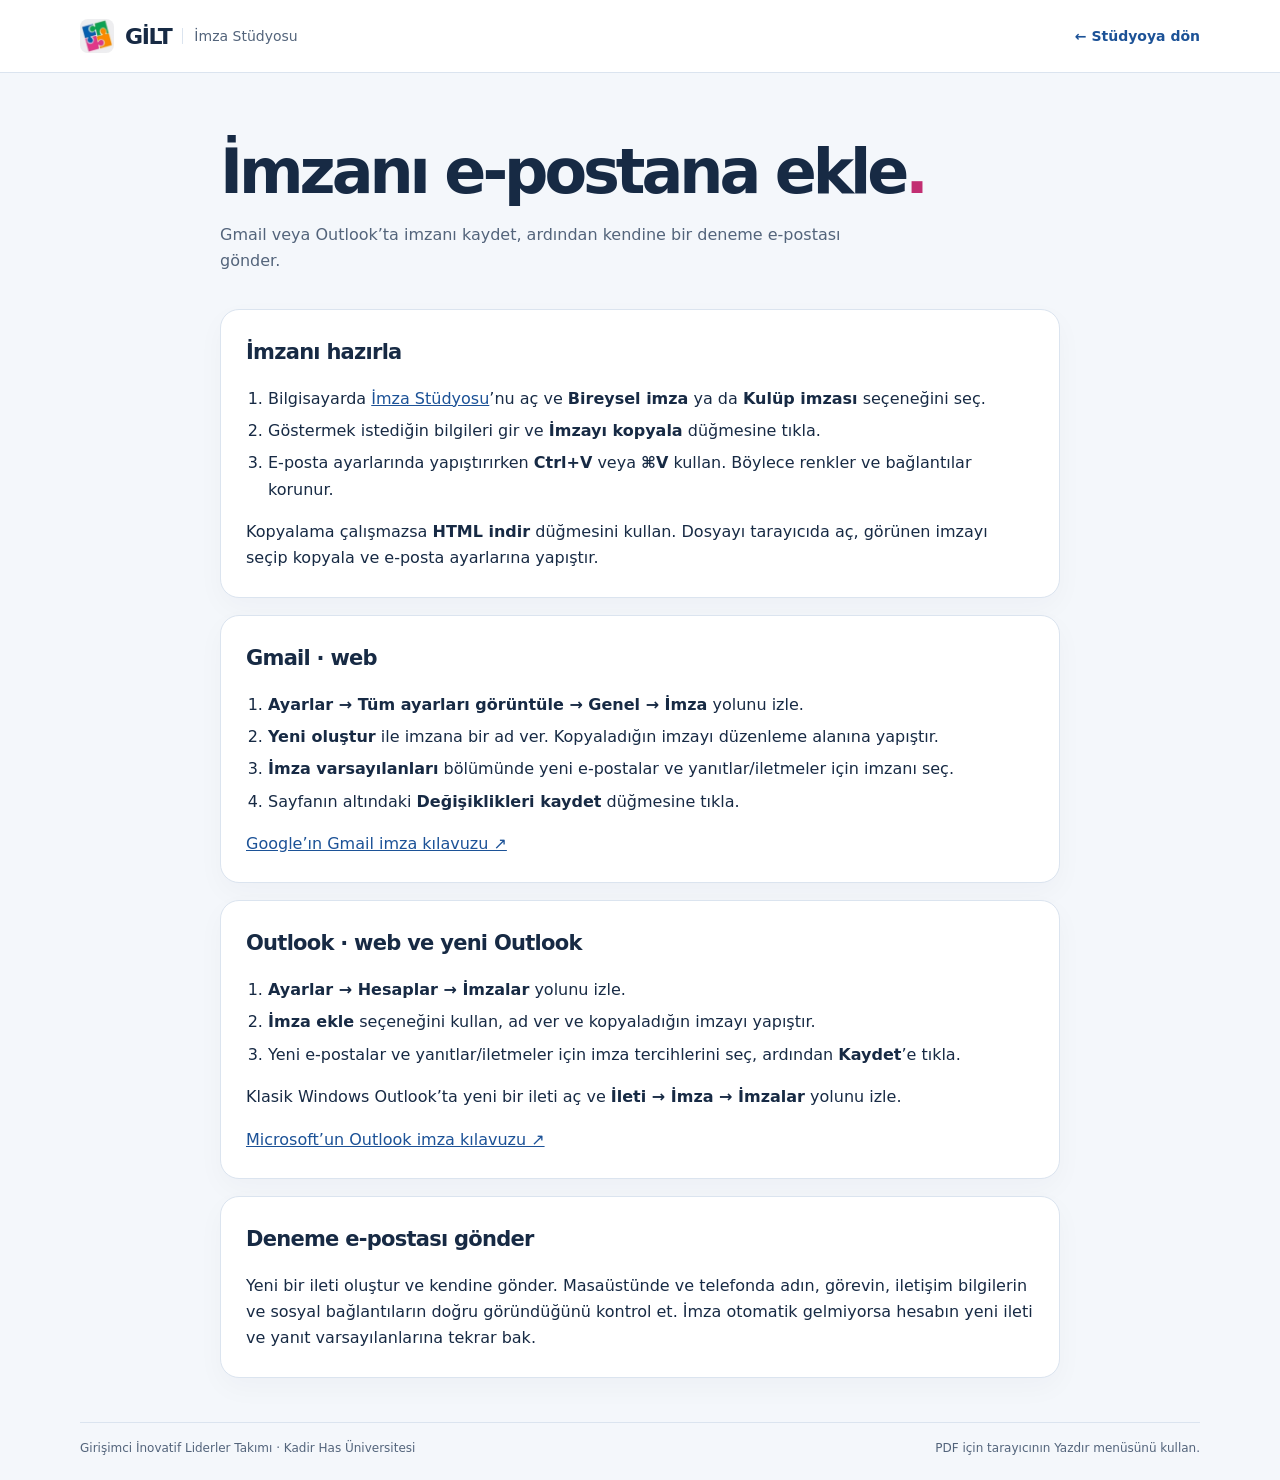
==== kilavuz.html @ d1d57577 "Build GİLT signature studio and setup guide" ====
<!doctype html>
<html lang="tr">
<head>
  <meta charset="utf-8">
  <meta name="viewport" content="width=device-width, initial-scale=1">
  <title>E-posta imzası kurulum kılavuzu · GİLT</title>
  <link rel="icon" href="assets/gilt-mark.png">
  <link rel="stylesheet" href="style.css">
</head>
<body>
  <header class="topbar"><div class="shell topbar-inner">
    <a class="brand" href="./"><img src="assets/gilt-mark.png" alt="" width="34" height="34"><strong>GİLT</strong><span>İmza Stüdyosu</span></a>
    <a class="guide-link" href="./">← Stüdyoya dön</a>
  </div></header>
  <main class="shell guide">
    <section class="intro"><h1>İmzanı e-postana ekle<span>.</span></h1><p>Gmail veya Outlook’ta imzanı kaydet, ardından kendine bir deneme e-postası gönder.</p></section>
    <section class="panel">
      <h2>İmzanı hazırla</h2>
      <ol>
        <li>Bilgisayarda <a href="./">İmza Stüdyosu</a>’nu aç ve <strong>Bireysel imza</strong> ya da <strong>Kulüp imzası</strong> seçeneğini seç.</li>
        <li>Göstermek istediğin bilgileri gir ve <strong>İmzayı kopyala</strong> düğmesine tıkla.</li>
        <li>E-posta ayarlarında yapıştırırken <strong>Ctrl+V</strong> veya <strong>⌘V</strong> kullan. Böylece renkler ve bağlantılar korunur.</li>
      </ol>
      <p>Kopyalama çalışmazsa <strong>HTML indir</strong> düğmesini kullan. Dosyayı tarayıcıda aç, görünen imzayı seçip kopyala ve e-posta ayarlarına yapıştır.</p>
    </section>
    <section class="panel">
      <h2>Gmail · web</h2>
      <ol>
        <li><strong>Ayarlar → Tüm ayarları görüntüle → Genel → İmza</strong> yolunu izle.</li>
        <li><strong>Yeni oluştur</strong> ile imzana bir ad ver. Kopyaladığın imzayı düzenleme alanına yapıştır.</li>
        <li><strong>İmza varsayılanları</strong> bölümünde yeni e-postalar ve yanıtlar/iletmeler için imzanı seç.</li>
        <li>Sayfanın altındaki <strong>Değişiklikleri kaydet</strong> düğmesine tıkla.</li>
      </ol>
      <p><a href="https://support.google.com/mail/answer/8395?hl=tr">Google’ın Gmail imza kılavuzu ↗</a></p>
    </section>
    <section class="panel">
      <h2>Outlook · web ve yeni Outlook</h2>
      <ol>
        <li><strong>Ayarlar → Hesaplar → İmzalar</strong> yolunu izle.</li>
        <li><strong>İmza ekle</strong> seçeneğini kullan, ad ver ve kopyaladığın imzayı yapıştır.</li>
        <li>Yeni e-postalar ve yanıtlar/iletmeler için imza tercihlerini seç, ardından <strong>Kaydet</strong>’e tıkla.</li>
      </ol>
      <p>Klasik Windows Outlook’ta yeni bir ileti aç ve <strong>İleti → İmza → İmzalar</strong> yolunu izle.</p>
      <p><a href="https://support.microsoft.com/en-gb/outlook/mail/how-to-add-and-change-an-email-signature-in-outlook?nochrome=true">Microsoft’un Outlook imza kılavuzu ↗</a></p>
    </section>
    <section class="panel">
      <h2>Deneme e-postası gönder</h2>
      <p>Yeni bir ileti oluştur ve kendine gönder. Masaüstünde ve telefonda adın, görevin, iletişim bilgilerin ve sosyal bağlantıların doğru göründüğünü kontrol et. İmza otomatik gelmiyorsa hesabın yeni ileti ve yanıt varsayılanlarına tekrar bak.</p>
    </section>
  </main>
  <footer class="shell footer"><span>Girişimci İnovatif Liderler Takımı · Kadir Has Üniversitesi</span><span class="print">PDF için tarayıcının Yazdır menüsünü kullan.</span></footer>
</body>
</html>
---- style.css ----
:root {
  color-scheme: light;
  --ink: #172a44;
  --muted: #53647b;
  --line: #dbe4ef;
  --blue: #1c5297;
  --surface: #f4f7fb;
  font-family: "Inter", system-ui, -apple-system, sans-serif;
  color: var(--ink);
  background: var(--surface);
}
*, *::before, *::after { box-sizing: border-box; }
body { margin: 0; }
[hidden] { display: none !important; }
a { color: var(--blue); }
button, input { font: inherit; }
button { cursor: pointer; }
:focus-visible { outline: 3px solid #377bc3; outline-offset: 3px; }
.shell { width: min(1120px, calc(100% - 48px)); margin-inline: auto; }
.topbar { background: #fff; border-bottom: 1px solid var(--line); }
.topbar-inner { display: flex; align-items: center; justify-content: space-between; gap: 12px; min-height: 72px; }
.brand { display: inline-flex; gap: 11px; align-items: center; color: var(--ink); text-decoration: none; }
.brand img { border-radius: 8px; }
.brand strong { font-size: 22px; letter-spacing: -.06em; }
.brand span { border-left: 1px solid var(--line); padding-left: 11px; color: var(--muted); font-size: 14px; }
.guide-link { font-size: 14px; font-weight: 650; text-decoration: none; }
.guide-link:hover, .footer a:hover { text-decoration: underline; }
.intro { padding: 66px 0 34px; }
h1 { font-size: clamp(36px, 6vw, 62px); line-height: 1.05; letter-spacing: -.065em; margin: 0; }
h1 span { color: #c22e72; }
.intro p { color: var(--muted); margin: 18px 0 0; line-height: 1.65; max-width: 62ch; }
.workspace { display: grid; grid-template-columns: minmax(0, .82fr) minmax(0, 1.18fr); gap: 22px; align-items: start; }
.panel { border: 1px solid var(--line); background: #fff; border-radius: 19px; padding: 25px; box-shadow: 0 10px 28px #172a4408; min-width: 0; }
h2 { margin: 0; font-size: 21px; letter-spacing: -.035em; }
fieldset { border: 0; margin: 0; padding: 0; min-width: 0; }
.switch { display: grid; grid-template-columns: 1fr 1fr; gap: 4px; background: #eef3fa; padding: 4px; border-radius: 10px; margin: 20px 0; }
.switch label { position: relative; cursor: pointer; }
.switch input, .sr-only { position: absolute; width: 1px; height: 1px; overflow: hidden; clip-path: inset(50%); white-space: nowrap; }
.switch span { display: block; text-align: center; padding: 11px 5px; color: var(--muted); font-size: 13px; font-weight: 650; border-radius: 7px; }
.switch input:checked + span { color: var(--blue); background: #fff; box-shadow: 0 1px 4px #172a441c; }
.switch input:focus-visible + span { outline: 3px solid #377bc3; }
.fields { display: grid; gap: 15px; }
.fields label { font-size: 13px; font-weight: 650; }
.optional { color: var(--muted); font-size: 11px; font-weight: 450; float: right; }
.fields input { display: block; margin-top: 7px; width: 100%; min-height: 42px; border-radius: 8px; border: 1px solid #cbd8e7; padding: 10px 11px; color: var(--ink); background: #fff; font-size: 14px; }
.fields input::placeholder { color: #62748a; }
.privacy, #status { color: var(--muted); font-size: 13px; line-height: 1.5; margin: 16px 0 0; }
.preview-header { display: flex; justify-content: space-between; align-items: center; gap: 10px; }
.live { color: #175a46; font-size: 12px; font-weight: 650; }
.live i { display: inline-block; width: 7px; height: 7px; background: #168361; border-radius: 50%; margin-right: 4px; }
.canvas { margin: 20px 0; background-color: #edf2f9; background-image: radial-gradient(#c3d2e5 1px, transparent 1px); background-size: 16px 16px; padding: clamp(12px, 3vw, 30px); border-radius: 12px; min-height: 244px; display: grid; align-items: center; }
.mail { background: #fff; border-radius: 11px; box-shadow: 0 8px 20px #172a4415; border: 1px solid var(--line); min-width: 0; }
.mail-header { display: flex; align-items: center; gap: 5px; padding: 11px 15px; border-bottom: 1px solid var(--line); color: var(--muted); font-size: 11px; }
.mail-header span { background: #b8c8da; width: 6px; height: 6px; border-radius: 50%; }
.mail-header strong { margin-left: 6px; font-weight: 600; }
#preview { padding: clamp(12px, 3vw, 23px); }
.actions { display: flex; gap: 9px; flex-wrap: wrap; }
.actions button { min-height: 43px; padding: 10px 16px; border-radius: 8px; font-weight: 650; font-size: 14px; }
.primary { color: #fff; background: var(--ink); border: 1px solid var(--ink); }
.primary:hover { background: var(--blue); }
.secondary { background: #fff; border: 1px solid #cbd8e7; color: var(--ink); }
.secondary:hover { background: #eef3fa; }
.footer { display: flex; justify-content: space-between; gap: 10px; flex-wrap: wrap; color: var(--muted); font-size: 12px; border-top: 1px solid var(--line); margin-top: 44px; padding: 18px 0 25px; }
.footer a { text-decoration: none; }
.guide { max-width: 840px; }
.guide .panel { margin-bottom: 17px; line-height: 1.65; }
.guide ol { padding-left: 22px; }
.guide li + li { margin-top: 6px; }
.guide p:last-child { margin-bottom: 0; }
@media (max-width: 780px) {
  .workspace { grid-template-columns: 1fr; }
  .intro { padding-top: 44px; }
}
@media (max-width: 460px) {
  .shell { width: calc(100% - 28px); }
  .topbar-inner { min-height: 62px; }
  .brand span { display: none; }
  .panel { padding: 16px; }
}
@media print {
  .topbar, .footer, .print { display: none; }
  .shell { width: 100%; }
  .intro { padding: 0 0 20px; }
  .intro h1 { font-size: 30px; }
  .guide .panel { box-shadow: none; break-inside: avoid; }
}
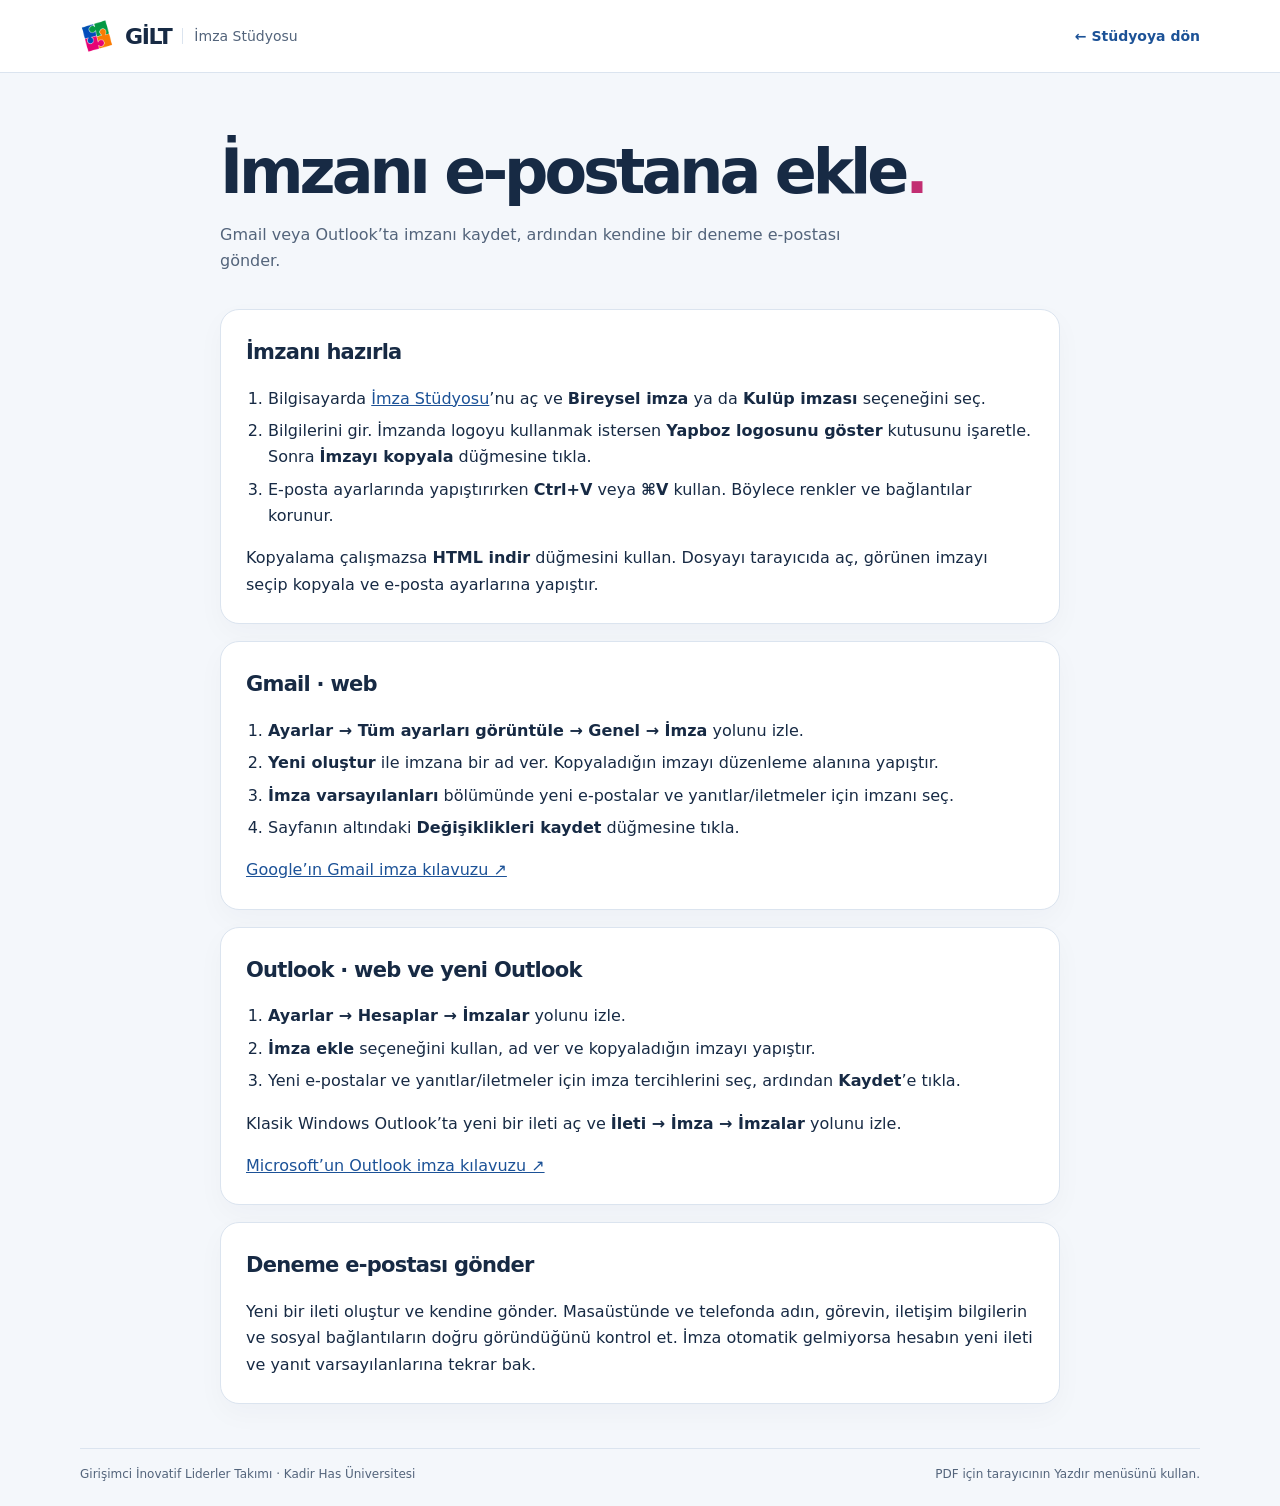
==== commit 321fb1f3: "Restore the original signature and offer a transparent puzzle logo" ====
--- a/kilavuz.html
+++ b/kilavuz.html
@@ -4,12 +4,12 @@
   <meta charset="utf-8">
   <meta name="viewport" content="width=device-width, initial-scale=1">
   <title>E-posta imzası kurulum kılavuzu · GİLT</title>
-  <link rel="icon" href="assets/gilt-mark.png">
-  <link rel="stylesheet" href="style.css">
+  <link rel="icon" href="assets/gilt-puzzle.png">
+  <link rel="stylesheet" href="style.css?v=2">
 </head>
 <body>
   <header class="topbar"><div class="shell topbar-inner">
-    <a class="brand" href="./"><img src="assets/gilt-mark.png" alt="" width="34" height="34"><strong>GİLT</strong><span>İmza Stüdyosu</span></a>
+    <a class="brand" href="./"><img src="assets/gilt-puzzle.png" alt="" width="34" height="34"><strong>GİLT</strong><span>İmza Stüdyosu</span></a>
     <a class="guide-link" href="./">← Stüdyoya dön</a>
   </div></header>
   <main class="shell guide">
@@ -18,7 +18,7 @@
       <h2>İmzanı hazırla</h2>
       <ol>
         <li>Bilgisayarda <a href="./">İmza Stüdyosu</a>’nu aç ve <strong>Bireysel imza</strong> ya da <strong>Kulüp imzası</strong> seçeneğini seç.</li>
-        <li>Göstermek istediğin bilgileri gir ve <strong>İmzayı kopyala</strong> düğmesine tıkla.</li>
+        <li>Bilgilerini gir. İmzanda logoyu kullanmak istersen <strong>Yapboz logosunu göster</strong> kutusunu işaretle. Sonra <strong>İmzayı kopyala</strong> düğmesine tıkla.</li>
         <li>E-posta ayarlarında yapıştırırken <strong>Ctrl+V</strong> veya <strong>⌘V</strong> kullan. Böylece renkler ve bağlantılar korunur.</li>
       </ol>
       <p>Kopyalama çalışmazsa <strong>HTML indir</strong> düğmesini kullan. Dosyayı tarayıcıda aç, görünen imzayı seçip kopyala ve e-posta ayarlarına yapıştır.</p>
--- a/style.css
+++ b/style.css
@@ -84,3 +84,23 @@
   .intro h1 { font-size: 30px; }
   .guide .panel { box-shadow: none; break-inside: avoid; }
 }
+
+.logo-option {
+  display: flex;
+  align-items: center;
+  gap: 8px;
+  width: fit-content;
+  min-height: 32px;
+  margin-top: 12px;
+  color: var(--ink);
+  font-size: 13px;
+  font-weight: 600;
+  cursor: pointer;
+}
+.logo-option input {
+  width: 16px;
+  height: 16px;
+  margin: 0;
+  accent-color: var(--blue);
+}
+.logo-option + .canvas { margin-top: 12px; }
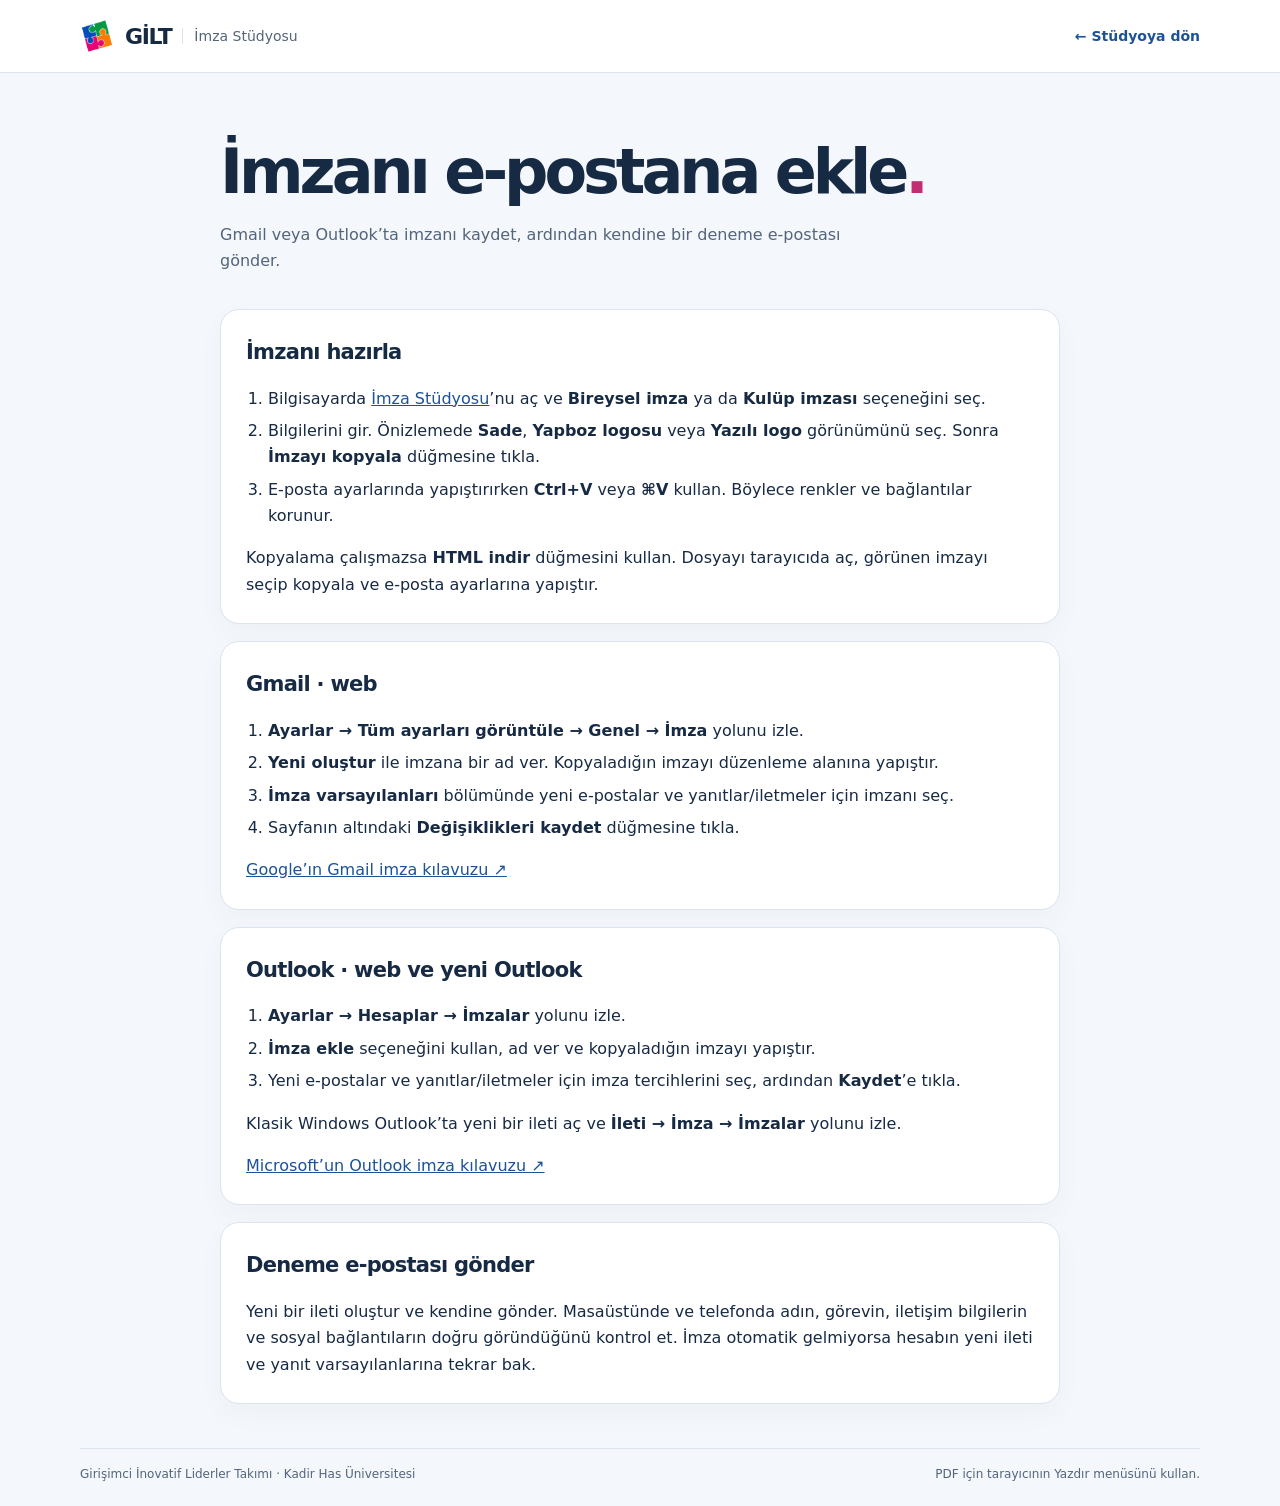
==== commit 71208b17: "Add the GİLT wordmark as a third signature style" ====
--- a/kilavuz.html
+++ b/kilavuz.html
@@ -5,7 +5,7 @@
   <meta name="viewport" content="width=device-width, initial-scale=1">
   <title>E-posta imzası kurulum kılavuzu · GİLT</title>
   <link rel="icon" href="assets/gilt-puzzle.png">
-  <link rel="stylesheet" href="style.css?v=2">
+  <link rel="stylesheet" href="style.css?v=3">
 </head>
 <body>
   <header class="topbar"><div class="shell topbar-inner">
@@ -18,7 +18,7 @@
       <h2>İmzanı hazırla</h2>
       <ol>
         <li>Bilgisayarda <a href="./">İmza Stüdyosu</a>’nu aç ve <strong>Bireysel imza</strong> ya da <strong>Kulüp imzası</strong> seçeneğini seç.</li>
-        <li>Bilgilerini gir. İmzanda logoyu kullanmak istersen <strong>Yapboz logosunu göster</strong> kutusunu işaretle. Sonra <strong>İmzayı kopyala</strong> düğmesine tıkla.</li>
+        <li>Bilgilerini gir. Önizlemede <strong>Sade</strong>, <strong>Yapboz logosu</strong> veya <strong>Yazılı logo</strong> görünümünü seç. Sonra <strong>İmzayı kopyala</strong> düğmesine tıkla.</li>
         <li>E-posta ayarlarında yapıştırırken <strong>Ctrl+V</strong> veya <strong>⌘V</strong> kullan. Böylece renkler ve bağlantılar korunur.</li>
       </ol>
       <p>Kopyalama çalışmazsa <strong>HTML indir</strong> düğmesini kullan. Dosyayı tarayıcıda aç, görünen imzayı seçip kopyala ve e-posta ayarlarına yapıştır.</p>
--- a/style.css
+++ b/style.css
@@ -85,22 +85,9 @@
   .guide .panel { box-shadow: none; break-inside: avoid; }
 }
 
-.logo-option {
-  display: flex;
-  align-items: center;
-  gap: 8px;
-  width: fit-content;
-  min-height: 32px;
-  margin-top: 12px;
-  color: var(--ink);
-  font-size: 13px;
-  font-weight: 600;
-  cursor: pointer;
+.switch.logo-options {
+  grid-template-columns: repeat(3, minmax(0, 1fr));
+  margin: 14px 0 0;
 }
-.logo-option input {
-  width: 16px;
-  height: 16px;
-  margin: 0;
-  accent-color: var(--blue);
-}
-.logo-option + .canvas { margin-top: 12px; }
+.logo-options + .canvas { margin-top: 12px; }
+#status:empty { margin: 0; }
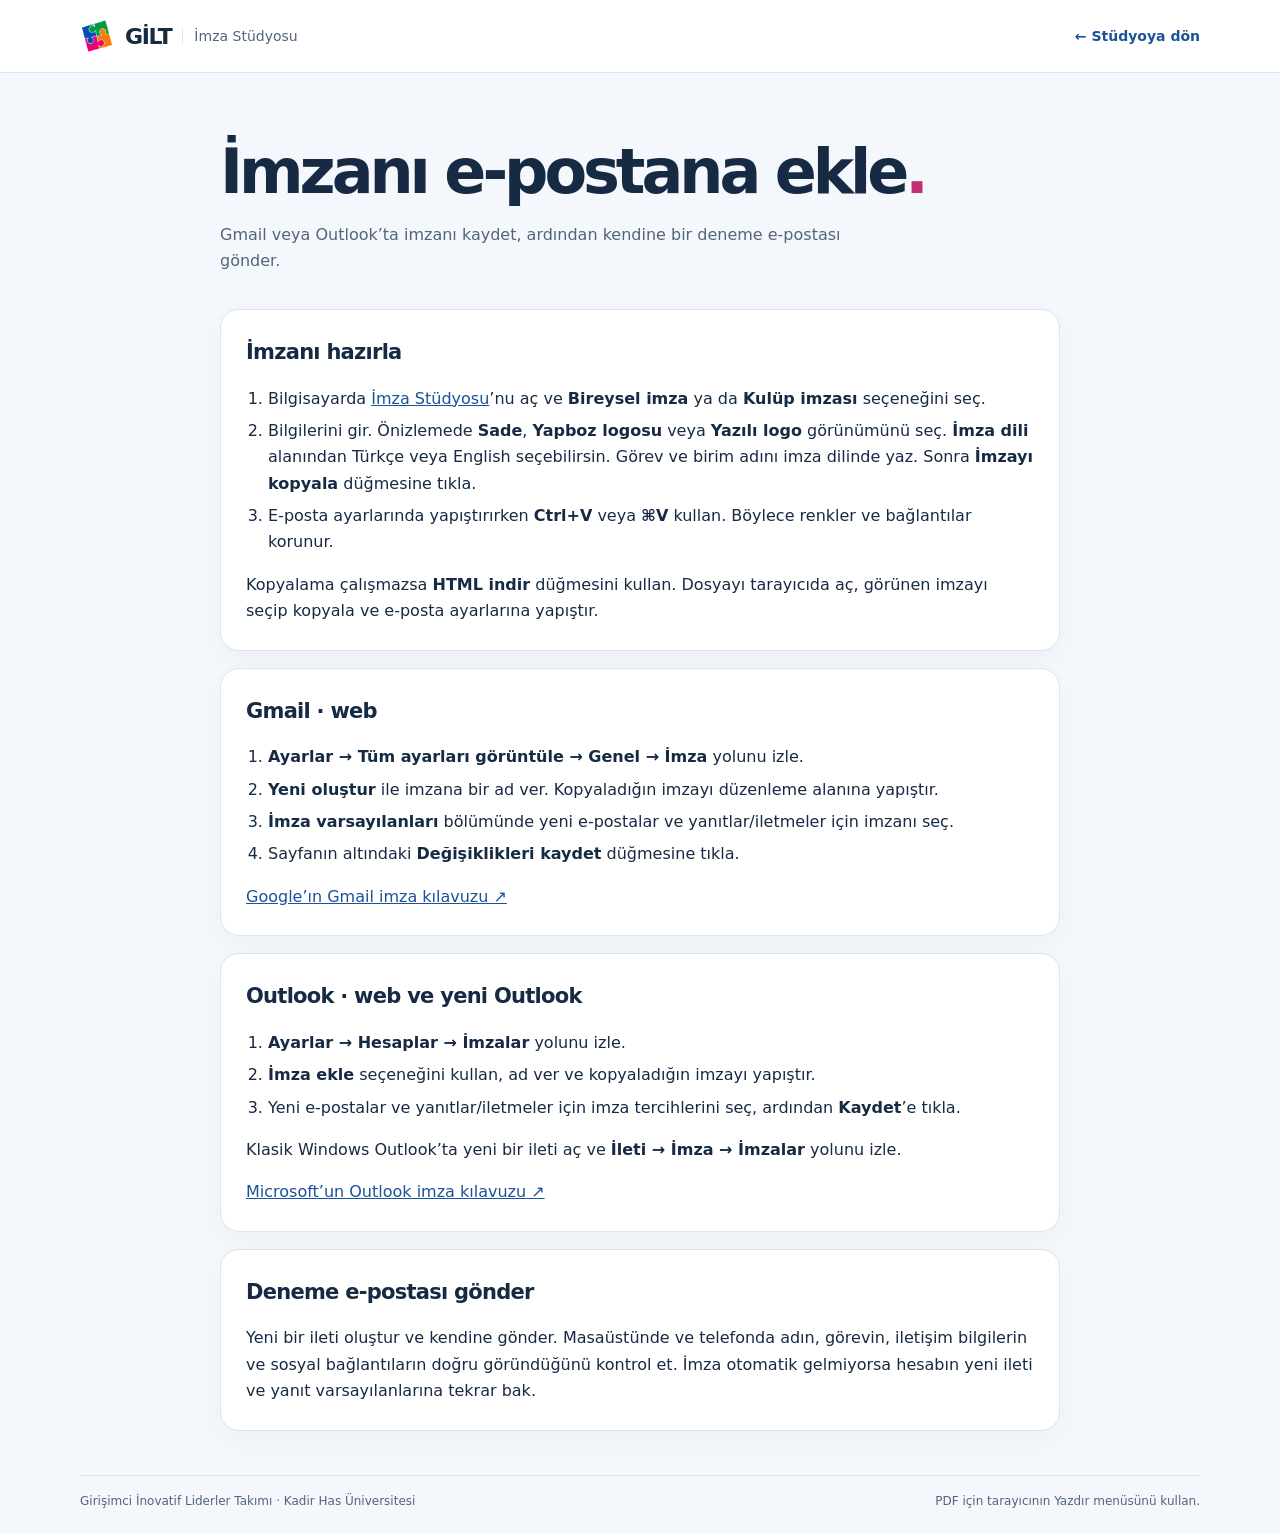
==== commit 7300fb16: "Center signature branding and add English signature variants" ====
--- a/kilavuz.html
+++ b/kilavuz.html
@@ -5,7 +5,7 @@
   <meta name="viewport" content="width=device-width, initial-scale=1">
   <title>E-posta imzası kurulum kılavuzu · GİLT</title>
   <link rel="icon" href="assets/gilt-puzzle.png">
-  <link rel="stylesheet" href="style.css?v=3">
+  <link rel="stylesheet" href="style.css?v=4">
 </head>
 <body>
   <header class="topbar"><div class="shell topbar-inner">
@@ -18,7 +18,7 @@
       <h2>İmzanı hazırla</h2>
       <ol>
         <li>Bilgisayarda <a href="./">İmza Stüdyosu</a>’nu aç ve <strong>Bireysel imza</strong> ya da <strong>Kulüp imzası</strong> seçeneğini seç.</li>
-        <li>Bilgilerini gir. Önizlemede <strong>Sade</strong>, <strong>Yapboz logosu</strong> veya <strong>Yazılı logo</strong> görünümünü seç. Sonra <strong>İmzayı kopyala</strong> düğmesine tıkla.</li>
+        <li>Bilgilerini gir. Önizlemede <strong>Sade</strong>, <strong>Yapboz logosu</strong> veya <strong>Yazılı logo</strong> görünümünü seç. <strong>İmza dili</strong> alanından Türkçe veya English seçebilirsin. Görev ve birim adını imza dilinde yaz. Sonra <strong>İmzayı kopyala</strong> düğmesine tıkla.</li>
         <li>E-posta ayarlarında yapıştırırken <strong>Ctrl+V</strong> veya <strong>⌘V</strong> kullan. Böylece renkler ve bağlantılar korunur.</li>
       </ol>
       <p>Kopyalama çalışmazsa <strong>HTML indir</strong> düğmesini kullan. Dosyayı tarayıcıda aç, görünen imzayı seçip kopyala ve e-posta ayarlarına yapıştır.</p>
--- a/style.css
+++ b/style.css
@@ -89,5 +89,23 @@
   grid-template-columns: repeat(3, minmax(0, 1fr));
   margin: 14px 0 0;
 }
-.logo-options + .canvas { margin-top: 12px; }
+.signature-language {
+  display: flex;
+  align-items: center;
+  justify-content: space-between;
+  gap: 12px;
+  margin-top: 12px;
+  font-size: 13px;
+  font-weight: 650;
+}
+.signature-language select {
+  font: inherit;
+  min-height: 36px;
+  padding: 5px 9px;
+  color: var(--ink);
+  background: #fff;
+  border: 1px solid var(--line);
+  border-radius: 8px;
+}
+.signature-language + .canvas { margin-top: 12px; }
 #status:empty { margin: 0; }
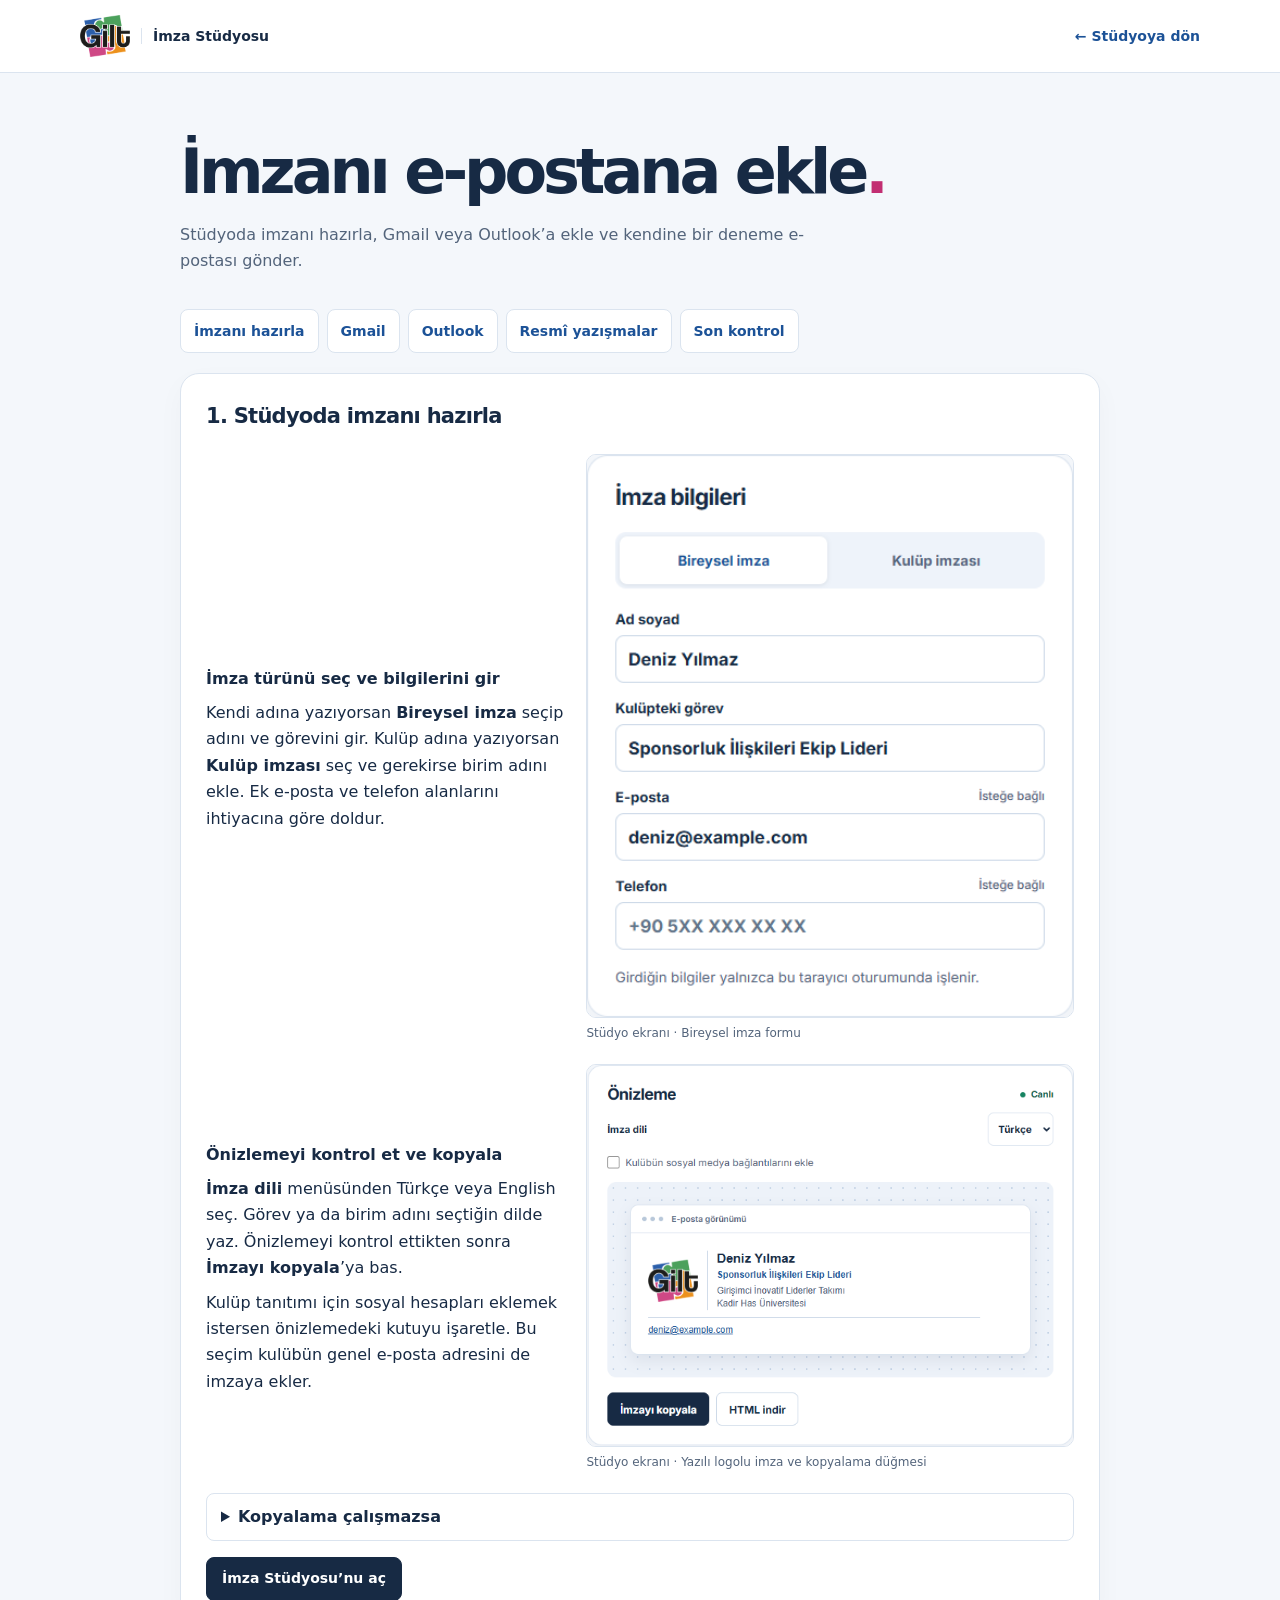
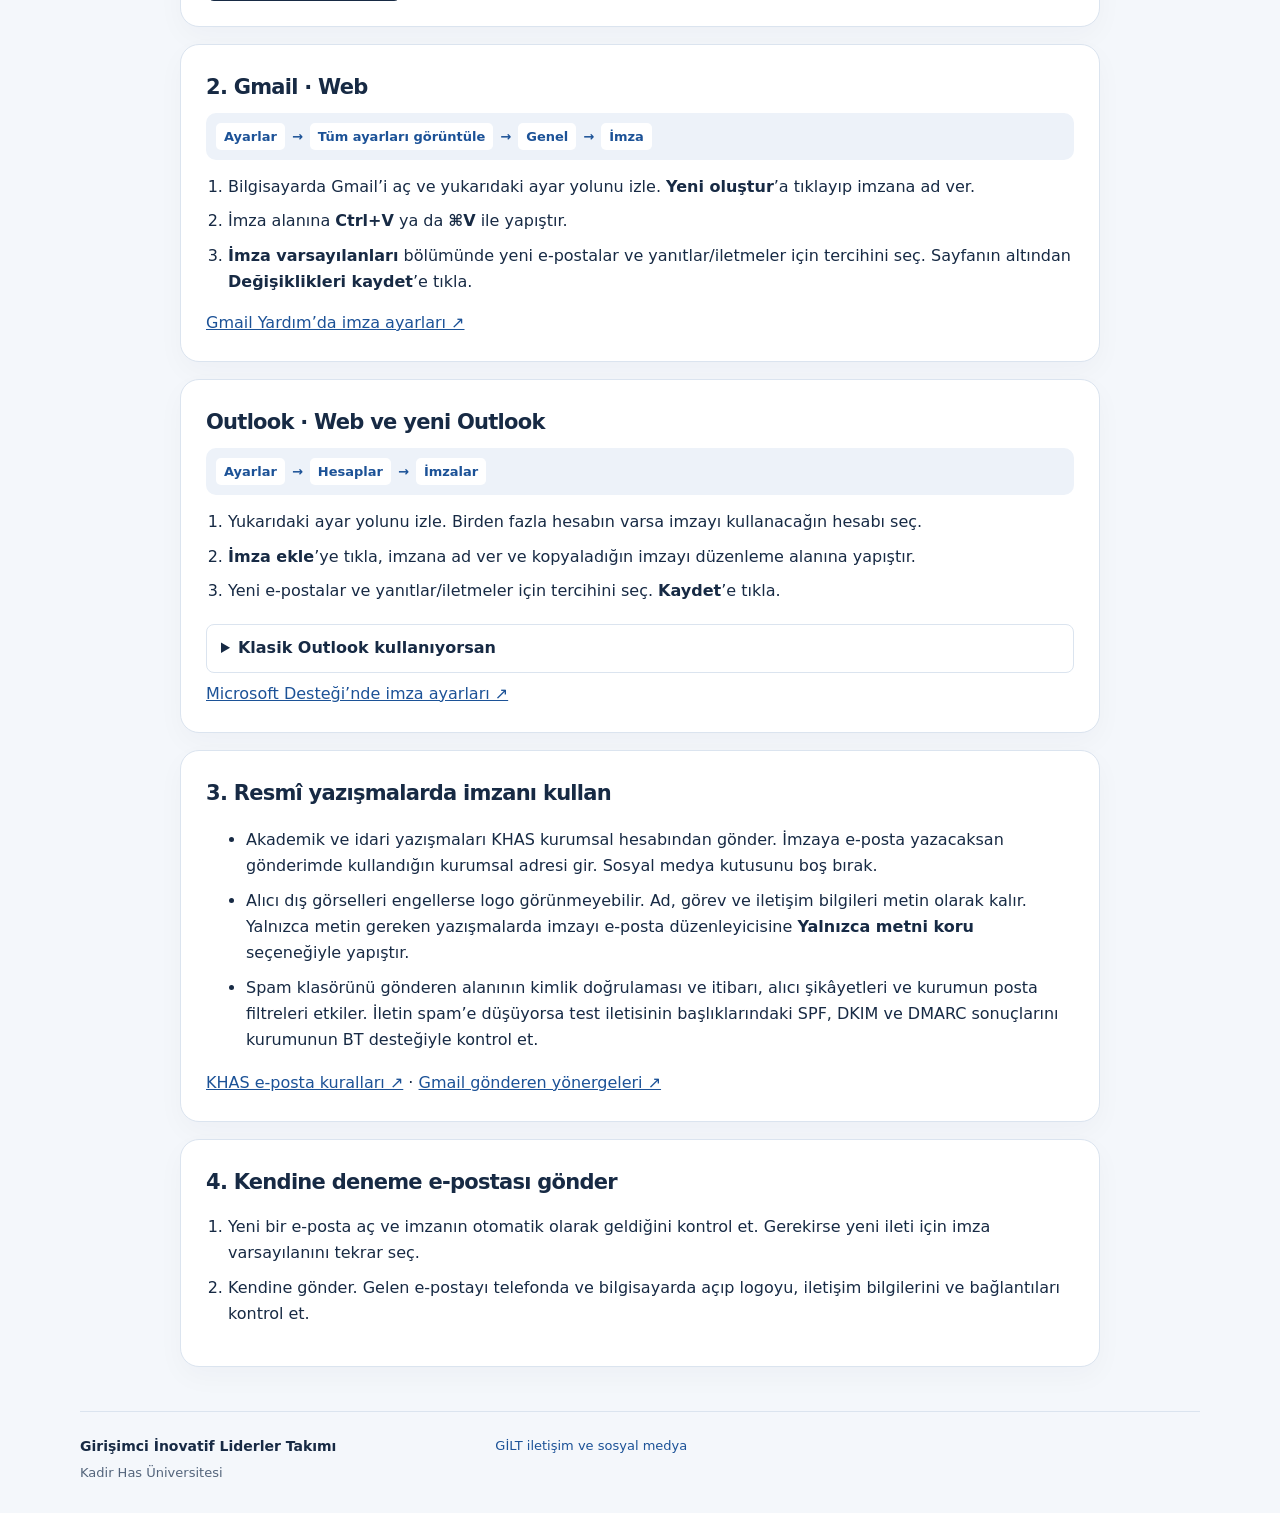
==== commit d0c0566c: "Update GILT signature studio and formal correspondence guide" ====
--- a/kilavuz.html
+++ b/kilavuz.html
@@ -3,51 +3,101 @@
 <head>
   <meta charset="utf-8">
   <meta name="viewport" content="width=device-width, initial-scale=1">
-  <title>E-posta imzası kurulum kılavuzu · GİLT</title>
-  <link rel="icon" href="assets/gilt-puzzle.png">
-  <link rel="stylesheet" href="style.css?v=4">
+  <meta name="description" content="GİLT imzanı oluşturmayı ve Gmail ya da Outlook’a eklemeyi ekran görüntüleriyle öğren.">
+  <title>E-posta imzası kullanım kılavuzu · GİLT</title>
+  <link rel="icon" href="assets/gilt-color-wordmark.png">
+  <link rel="stylesheet" href="style.css?v=7">
 </head>
 <body>
   <header class="topbar"><div class="shell topbar-inner">
-    <a class="brand" href="./"><img src="assets/gilt-puzzle.png" alt="" width="34" height="34"><strong>GİLT</strong><span>İmza Stüdyosu</span></a>
+    <a class="brand" href="./"><img src="assets/gilt-color-wordmark.png" alt="GİLT" width="50" height="43"><span>İmza Stüdyosu</span></a>
     <a class="guide-link" href="./">← Stüdyoya dön</a>
   </div></header>
   <main class="shell guide">
-    <section class="intro"><h1>İmzanı e-postana ekle<span>.</span></h1><p>Gmail veya Outlook’ta imzanı kaydet, ardından kendine bir deneme e-postası gönder.</p></section>
-    <section class="panel">
-      <h2>İmzanı hazırla</h2>
+    <section class="intro">
+      <h1>İmzanı e-postana ekle<span>.</span></h1>
+      <p>Stüdyoda imzanı hazırla, Gmail veya Outlook’a ekle ve kendine bir deneme e-postası gönder.</p>
+    </section>
+    <nav class="guide-nav" aria-label="Kılavuz bölümleri">
+      <a href="#hazirla">İmzanı hazırla</a>
+      <a href="#gmail">Gmail</a>
+      <a href="#outlook">Outlook</a>
+      <a href="#resmi">Resmî yazışmalar</a>
+      <a href="#kontrol">Son kontrol</a>
+    </nav>
+    <section class="panel" id="hazirla">
+      <h2>1. Stüdyoda imzanı hazırla</h2>
+      <div class="guide-step">
+        <div>
+          <h3>İmza türünü seç ve bilgilerini gir</h3>
+          <p>Kendi adına yazıyorsan <strong>Bireysel imza</strong> seçip adını ve görevini gir. Kulüp adına yazıyorsan <strong>Kulüp imzası</strong> seç ve gerekirse birim adını ekle. Ek e-posta ve telefon alanlarını ihtiyacına göre doldur.</p>
+        </div>
+        <figure>
+          <img src="assets/kilavuz-form.webp" alt="Stüdyoda Bireysel imza seçili. Ad soyad ve kulüpteki görev alanları örnek bilgilerle doldurulmuş." width="447" height="518">
+          <figcaption>Stüdyo ekranı · Bireysel imza formu</figcaption>
+        </figure>
+      </div>
+      <div class="guide-step">
+        <div>
+          <h3>Önizlemeyi kontrol et ve kopyala</h3>
+          <p><strong>İmza dili</strong> menüsünden Türkçe veya English seç. Görev ya da birim adını seçtiğin dilde yaz. Önizlemeyi kontrol ettikten sonra <strong>İmzayı kopyala</strong>’ya bas.</p>
+          <p>Kulüp tanıtımı için sosyal hesapları eklemek istersen önizlemedeki kutuyu işaretle. Bu seçim kulübün genel e-posta adresini de imzaya ekler.</p>
+        </div>
+        <figure>
+          <img src="assets/kilavuz-onizleme.webp" alt="GİLT yazılı logolu önizleme. Sosyal medya kutusu boş. İmzayı kopyala ve HTML indir düğmeleri altta." width="644" height="505">
+          <figcaption>Stüdyo ekranı · Yazılı logolu imza ve kopyalama düğmesi</figcaption>
+        </figure>
+      </div>
+      <details>
+        <summary>Kopyalama çalışmazsa</summary>
+        <p><strong>HTML indir</strong>’e bas. Dosyayı tarayıcıda aç ve görüntülenen imzayı seçip kopyala. Ardından e-posta ayarındaki imza alanına normal yapıştırma komutuyla ekle.</p>
+      </details>
+      <a class="primary studio-link" href="./">İmza Stüdyosu’nu aç</a>
+    </section>
+    <section class="panel" id="gmail">
+      <h2>2. Gmail · Web</h2>
+      <p class="settings-path"><span>Ayarlar</span><span aria-hidden="true">→</span><span>Tüm ayarları görüntüle</span><span aria-hidden="true">→</span><span>Genel</span><span aria-hidden="true">→</span><span>İmza</span></p>
       <ol>
-        <li>Bilgisayarda <a href="./">İmza Stüdyosu</a>’nu aç ve <strong>Bireysel imza</strong> ya da <strong>Kulüp imzası</strong> seçeneğini seç.</li>
-        <li>Bilgilerini gir. Önizlemede <strong>Sade</strong>, <strong>Yapboz logosu</strong> veya <strong>Yazılı logo</strong> görünümünü seç. <strong>İmza dili</strong> alanından Türkçe veya English seçebilirsin. Görev ve birim adını imza dilinde yaz. Sonra <strong>İmzayı kopyala</strong> düğmesine tıkla.</li>
-        <li>E-posta ayarlarında yapıştırırken <strong>Ctrl+V</strong> veya <strong>⌘V</strong> kullan. Böylece renkler ve bağlantılar korunur.</li>
+        <li>Bilgisayarda Gmail’i aç ve yukarıdaki ayar yolunu izle. <strong>Yeni oluştur</strong>’a tıklayıp imzana ad ver.</li>
+        <li>İmza alanına <strong>Ctrl+V</strong> ya da <strong>⌘V</strong> ile yapıştır.</li>
+        <li><strong>İmza varsayılanları</strong> bölümünde yeni e-postalar ve yanıtlar/iletmeler için tercihini seç. Sayfanın altından <strong>Değişiklikleri kaydet</strong>’e tıkla.</li>
       </ol>
-      <p>Kopyalama çalışmazsa <strong>HTML indir</strong> düğmesini kullan. Dosyayı tarayıcıda aç, görünen imzayı seçip kopyala ve e-posta ayarlarına yapıştır.</p>
+      <p><a href="https://support.google.com/mail/answer/8395?hl=tr">Gmail Yardım’da imza ayarları ↗</a></p>
     </section>
-    <section class="panel">
-      <h2>Gmail · web</h2>
+    <section class="panel" id="outlook">
+      <h2>Outlook · Web ve yeni Outlook</h2>
+      <p class="settings-path"><span>Ayarlar</span><span aria-hidden="true">→</span><span>Hesaplar</span><span aria-hidden="true">→</span><span>İmzalar</span></p>
       <ol>
-        <li><strong>Ayarlar → Tüm ayarları görüntüle → Genel → İmza</strong> yolunu izle.</li>
-        <li><strong>Yeni oluştur</strong> ile imzana bir ad ver. Kopyaladığın imzayı düzenleme alanına yapıştır.</li>
-        <li><strong>İmza varsayılanları</strong> bölümünde yeni e-postalar ve yanıtlar/iletmeler için imzanı seç.</li>
-        <li>Sayfanın altındaki <strong>Değişiklikleri kaydet</strong> düğmesine tıkla.</li>
+        <li>Yukarıdaki ayar yolunu izle. Birden fazla hesabın varsa imzayı kullanacağın hesabı seç.</li>
+        <li><strong>İmza ekle</strong>’ye tıkla, imzana ad ver ve kopyaladığın imzayı düzenleme alanına yapıştır.</li>
+        <li>Yeni e-postalar ve yanıtlar/iletmeler için tercihini seç. <strong>Kaydet</strong>’e tıkla.</li>
       </ol>
-      <p><a href="https://support.google.com/mail/answer/8395?hl=tr">Google’ın Gmail imza kılavuzu ↗</a></p>
+      <details>
+        <summary>Klasik Outlook kullanıyorsan</summary>
+        <p>Yeni bir ileti aç. <strong>İleti → İmza → İmzalar</strong> yoluyla imzanı oluştur. Yapıştırdıktan sonra varsayılanlarını ayarla ve <strong>Tamam</strong>’a tıkla.</p>
+      </details>
+      <p><a href="https://support.microsoft.com/en-gb/outlook/mail/how-to-add-and-change-an-email-signature-in-outlook?nochrome=true">Microsoft Desteği’nde imza ayarları ↗</a></p>
     </section>
-    <section class="panel">
-      <h2>Outlook · web ve yeni Outlook</h2>
+    <section class="panel" id="resmi">
+      <h2>3. Resmî yazışmalarda imzanı kullan</h2>
+      <ul>
+        <li>Akademik ve idari yazışmaları KHAS kurumsal hesabından gönder. İmzaya e-posta yazacaksan gönderimde kullandığın kurumsal adresi gir. Sosyal medya kutusunu boş bırak.</li>
+        <li>Alıcı dış görselleri engellerse logo görünmeyebilir. Ad, görev ve iletişim bilgileri metin olarak kalır. Yalnızca metin gereken yazışmalarda imzayı e-posta düzenleyicisine <strong>Yalnızca metni koru</strong> seçeneğiyle yapıştır.</li>
+        <li>Spam klasörünü gönderen alanının kimlik doğrulaması ve itibarı, alıcı şikâyetleri ve kurumun posta filtreleri etkiler. İletin spam’e düşüyorsa test iletisinin başlıklarındaki SPF, DKIM ve DMARC sonuçlarını kurumunun BT desteğiyle kontrol et.</li>
+      </ul>
+      <p><a href="https://www.khas.edu.tr/bt/e-posta-hizmeti/">KHAS e-posta kuralları ↗</a> · <a href="https://support.google.com/a/answer/81126?hl=tr">Gmail gönderen yönergeleri ↗</a></p>
+    </section>
+    <section class="panel" id="kontrol">
+      <h2>4. Kendine deneme e-postası gönder</h2>
       <ol>
-        <li><strong>Ayarlar → Hesaplar → İmzalar</strong> yolunu izle.</li>
-        <li><strong>İmza ekle</strong> seçeneğini kullan, ad ver ve kopyaladığın imzayı yapıştır.</li>
-        <li>Yeni e-postalar ve yanıtlar/iletmeler için imza tercihlerini seç, ardından <strong>Kaydet</strong>’e tıkla.</li>
+        <li>Yeni bir e-posta aç ve imzanın otomatik olarak geldiğini kontrol et. Gerekirse yeni ileti için imza varsayılanını tekrar seç.</li>
+        <li>Kendine gönder. Gelen e-postayı telefonda ve bilgisayarda açıp logoyu, iletişim bilgilerini ve bağlantıları kontrol et.</li>
       </ol>
-      <p>Klasik Windows Outlook’ta yeni bir ileti aç ve <strong>İleti → İmza → İmzalar</strong> yolunu izle.</p>
-      <p><a href="https://support.microsoft.com/en-gb/outlook/mail/how-to-add-and-change-an-email-signature-in-outlook?nochrome=true">Microsoft’un Outlook imza kılavuzu ↗</a></p>
-    </section>
-    <section class="panel">
-      <h2>Deneme e-postası gönder</h2>
-      <p>Yeni bir ileti oluştur ve kendine gönder. Masaüstünde ve telefonda adın, görevin, iletişim bilgilerin ve sosyal bağlantıların doğru göründüğünü kontrol et. İmza otomatik gelmiyorsa hesabın yeni ileti ve yanıt varsayılanlarına tekrar bak.</p>
     </section>
   </main>
-  <footer class="shell footer"><span>Girişimci İnovatif Liderler Takımı · Kadir Has Üniversitesi</span><span class="print">PDF için tarayıcının Yazdır menüsünü kullan.</span></footer>
+  <footer class="shell footer">
+    <div class="footer-identity"><strong>Girişimci İnovatif Liderler Takımı</strong><span>Kadir Has Üniversitesi</span></div>
+    <a href="./#iletisim">GİLT iletişim ve sosyal medya</a>
+  </footer>
 </body>
 </html>
--- a/style.css
+++ b/style.css
@@ -13,17 +13,16 @@
 body { margin: 0; }
 [hidden] { display: none !important; }
 a { color: var(--blue); }
-button, input { font: inherit; }
+button, input, select { font: inherit; }
 button { cursor: pointer; }
 :focus-visible { outline: 3px solid #377bc3; outline-offset: 3px; }
 .shell { width: min(1120px, calc(100% - 48px)); margin-inline: auto; }
 .topbar { background: #fff; border-bottom: 1px solid var(--line); }
 .topbar-inner { display: flex; align-items: center; justify-content: space-between; gap: 12px; min-height: 72px; }
 .brand { display: inline-flex; gap: 11px; align-items: center; color: var(--ink); text-decoration: none; }
-.brand img { border-radius: 8px; }
-.brand strong { font-size: 22px; letter-spacing: -.06em; }
-.brand span { border-left: 1px solid var(--line); padding-left: 11px; color: var(--muted); font-size: 14px; }
-.guide-link { font-size: 14px; font-weight: 650; text-decoration: none; }
+.brand img { display: block; object-fit: contain; flex: none; }
+.brand span { border-left: 1px solid var(--line); padding-left: 11px; font-size: 14px; font-weight: 650; }
+.guide-link { display: inline-flex; align-items: center; min-height: 44px; font-size: 14px; font-weight: 650; text-decoration: none; }
 .guide-link:hover, .footer a:hover { text-decoration: underline; }
 .intro { padding: 66px 0 34px; }
 h1 { font-size: clamp(36px, 6vw, 62px); line-height: 1.05; letter-spacing: -.065em; margin: 0; }
@@ -36,13 +35,13 @@
 .switch { display: grid; grid-template-columns: 1fr 1fr; gap: 4px; background: #eef3fa; padding: 4px; border-radius: 10px; margin: 20px 0; }
 .switch label { position: relative; cursor: pointer; }
 .switch input, .sr-only { position: absolute; width: 1px; height: 1px; overflow: hidden; clip-path: inset(50%); white-space: nowrap; }
-.switch span { display: block; text-align: center; padding: 11px 5px; color: var(--muted); font-size: 13px; font-weight: 650; border-radius: 7px; }
+.switch span { display: grid; place-items: center; min-height: 44px; text-align: center; padding: 8px 5px; color: var(--muted); font-size: 13px; font-weight: 650; border-radius: 7px; }
 .switch input:checked + span { color: var(--blue); background: #fff; box-shadow: 0 1px 4px #172a441c; }
 .switch input:focus-visible + span { outline: 3px solid #377bc3; }
 .fields { display: grid; gap: 15px; }
 .fields label { font-size: 13px; font-weight: 650; }
 .optional { color: var(--muted); font-size: 11px; font-weight: 450; float: right; }
-.fields input { display: block; margin-top: 7px; width: 100%; min-height: 42px; border-radius: 8px; border: 1px solid #cbd8e7; padding: 10px 11px; color: var(--ink); background: #fff; font-size: 14px; }
+.fields input { display: block; margin-top: 7px; width: 100%; min-height: 44px; border-radius: 8px; border: 1px solid #cbd8e7; padding: 10px 11px; color: var(--ink); background: #fff; font-size: 16px; }
 .fields input::placeholder { color: #62748a; }
 .privacy, #status { color: var(--muted); font-size: 13px; line-height: 1.5; margin: 16px 0 0; }
 .preview-header { display: flex; justify-content: space-between; align-items: center; gap: 10px; }
@@ -55,40 +54,69 @@
 .mail-header strong { margin-left: 6px; font-weight: 600; }
 #preview { padding: clamp(12px, 3vw, 23px); }
 .actions { display: flex; gap: 9px; flex-wrap: wrap; }
-.actions button { min-height: 43px; padding: 10px 16px; border-radius: 8px; font-weight: 650; font-size: 14px; }
+.actions button { min-height: 44px; padding: 10px 16px; border-radius: 8px; font-weight: 650; font-size: 14px; }
 .primary { color: #fff; background: var(--ink); border: 1px solid var(--ink); }
 .primary:hover { background: var(--blue); }
 .secondary { background: #fff; border: 1px solid #cbd8e7; color: var(--ink); }
 .secondary:hover { background: #eef3fa; }
-.footer { display: flex; justify-content: space-between; gap: 10px; flex-wrap: wrap; color: var(--muted); font-size: 12px; border-top: 1px solid var(--line); margin-top: 44px; padding: 18px 0 25px; }
+.footer { display: grid; grid-template-columns: 1.15fr 1fr 1fr; gap: 24px; color: var(--muted); font-size: 13px; line-height: 1.55; border-top: 1px solid var(--line); margin-top: 44px; padding: 24px 0 30px; }
+.footer h2, .footer strong { display: block; margin-bottom: 5px; color: var(--ink); font-size: 14px; letter-spacing: 0; }
+.footer-identity span, .university-phone { display: block; }
+.university-phone { margin-top: 6px; }
+.university-phone a { display: inline-block; }
 .footer a { text-decoration: none; }
-.guide { max-width: 840px; }
-.guide .panel { margin-bottom: 17px; line-height: 1.65; }
-.guide ol { padding-left: 22px; }
-.guide li + li { margin-top: 6px; }
+.social-links { display: flex; flex-wrap: wrap; gap: 3px 14px; margin: 0; padding: 0; list-style: none; }
+.social-links a { display: inline-block; padding: 5px 0; }
+.guide { max-width: 920px; }
+.guide-nav { display: flex; flex-wrap: wrap; gap: 8px; margin-bottom: 20px; }
+.guide-nav a { display: inline-flex; align-items: center; min-height: 44px; padding: 7px 13px; border: 1px solid var(--line); border-radius: 8px; background: #fff; font-size: 14px; font-weight: 650; text-decoration: none; }
+.guide-nav a:hover { background: #eef3fa; }
+.guide .panel { margin-bottom: 17px; line-height: 1.65; scroll-margin-top: 16px; }
+.guide-step { display: grid; grid-template-columns: minmax(0, .85fr) minmax(0, 1.15fr); gap: 20px; align-items: center; margin-top: 20px; }
+.guide h3 { margin: 0; font-size: 16px; }
+.guide p { margin: 8px 0 0; }
+.guide .intro p { margin-top: 18px; }
+.guide ol { padding-left: 22px; margin: 14px 0; }
+.guide li + li { margin-top: 8px; }
+.guide figure { margin: 0; min-width: 0; }
+.guide figure img { display: block; width: 100%; height: auto; border: 1px solid var(--line); border-radius: 10px; }
+.guide figcaption { margin-top: 6px; color: var(--muted); font-size: 12px; }
+.settings-path { display: flex; flex-wrap: wrap; gap: 7px; align-items: center; margin: 14px 0; padding: 10px; border-radius: 10px; background: #edf2f9; color: var(--blue); font-size: 13px; font-weight: 650; }
+.settings-path span:not([aria-hidden]) { padding: 3px 8px; border-radius: 5px; background: #fff; }
+.guide details { margin-top: 20px; padding: 10px 14px; border: 1px solid var(--line); border-radius: 8px; }
+.guide details summary { cursor: pointer; font-weight: 650; }
+.guide .studio-link { display: inline-flex; align-items: center; padding: 7px 15px; min-height: 44px; margin-top: 16px; border-radius: 8px; font-size: 14px; font-weight: 650; text-decoration: none; }
 .guide p:last-child { margin-bottom: 0; }
-@media (max-width: 780px) {
+@media (max-width: 840px) {
   .workspace { grid-template-columns: 1fr; }
   .intro { padding-top: 44px; }
+  .footer { grid-template-columns: 1fr 1fr; }
+  .footer-identity { grid-column: 1 / -1; }
+}
+@media (max-width: 600px) {
+  .guide-step, .footer { grid-template-columns: 1fr; }
 }
 @media (max-width: 460px) {
   .shell { width: calc(100% - 28px); }
   .topbar-inner { min-height: 62px; }
-  .brand span { display: none; }
+  .brand { gap: 8px; }
+  .brand img { width: 42px; height: auto; }
+  .brand span { padding-left: 8px; font-size: 13px; }
+  .guide-link { font-size: 13px; }
   .panel { padding: 16px; }
+  .result .canvas { padding: 8px; }
+  #preview { padding: 11px; }
+  .actions { display: grid; }
 }
 @media print {
-  .topbar, .footer, .print { display: none; }
+  .topbar, .footer, .guide-nav, .studio-link { display: none !important; }
   .shell { width: 100%; }
   .intro { padding: 0 0 20px; }
   .intro h1 { font-size: 30px; }
-  .guide .panel { box-shadow: none; break-inside: avoid; }
+  .guide .panel { box-shadow: none; }
+  .guide-step, .settings-path { break-inside: avoid; }
 }
 
-.switch.logo-options {
-  grid-template-columns: repeat(3, minmax(0, 1fr));
-  margin: 14px 0 0;
-}
 .signature-language {
   display: flex;
   align-items: center;
@@ -100,12 +128,14 @@
 }
 .signature-language select {
   font: inherit;
-  min-height: 36px;
+  min-height: 44px;
   padding: 5px 9px;
   color: var(--ink);
   background: #fff;
   border: 1px solid var(--line);
   border-radius: 8px;
 }
-.signature-language + .canvas { margin-top: 12px; }
+.social-option { display: flex; align-items: center; gap: 8px; min-height: 44px; color: var(--muted); font-size: 13px; cursor: pointer; }
+.social-option input { width: 16px; height: 16px; margin: 0; accent-color: var(--blue); flex: none; }
+.social-option + .canvas { margin-top: 4px; }
 #status:empty { margin: 0; }
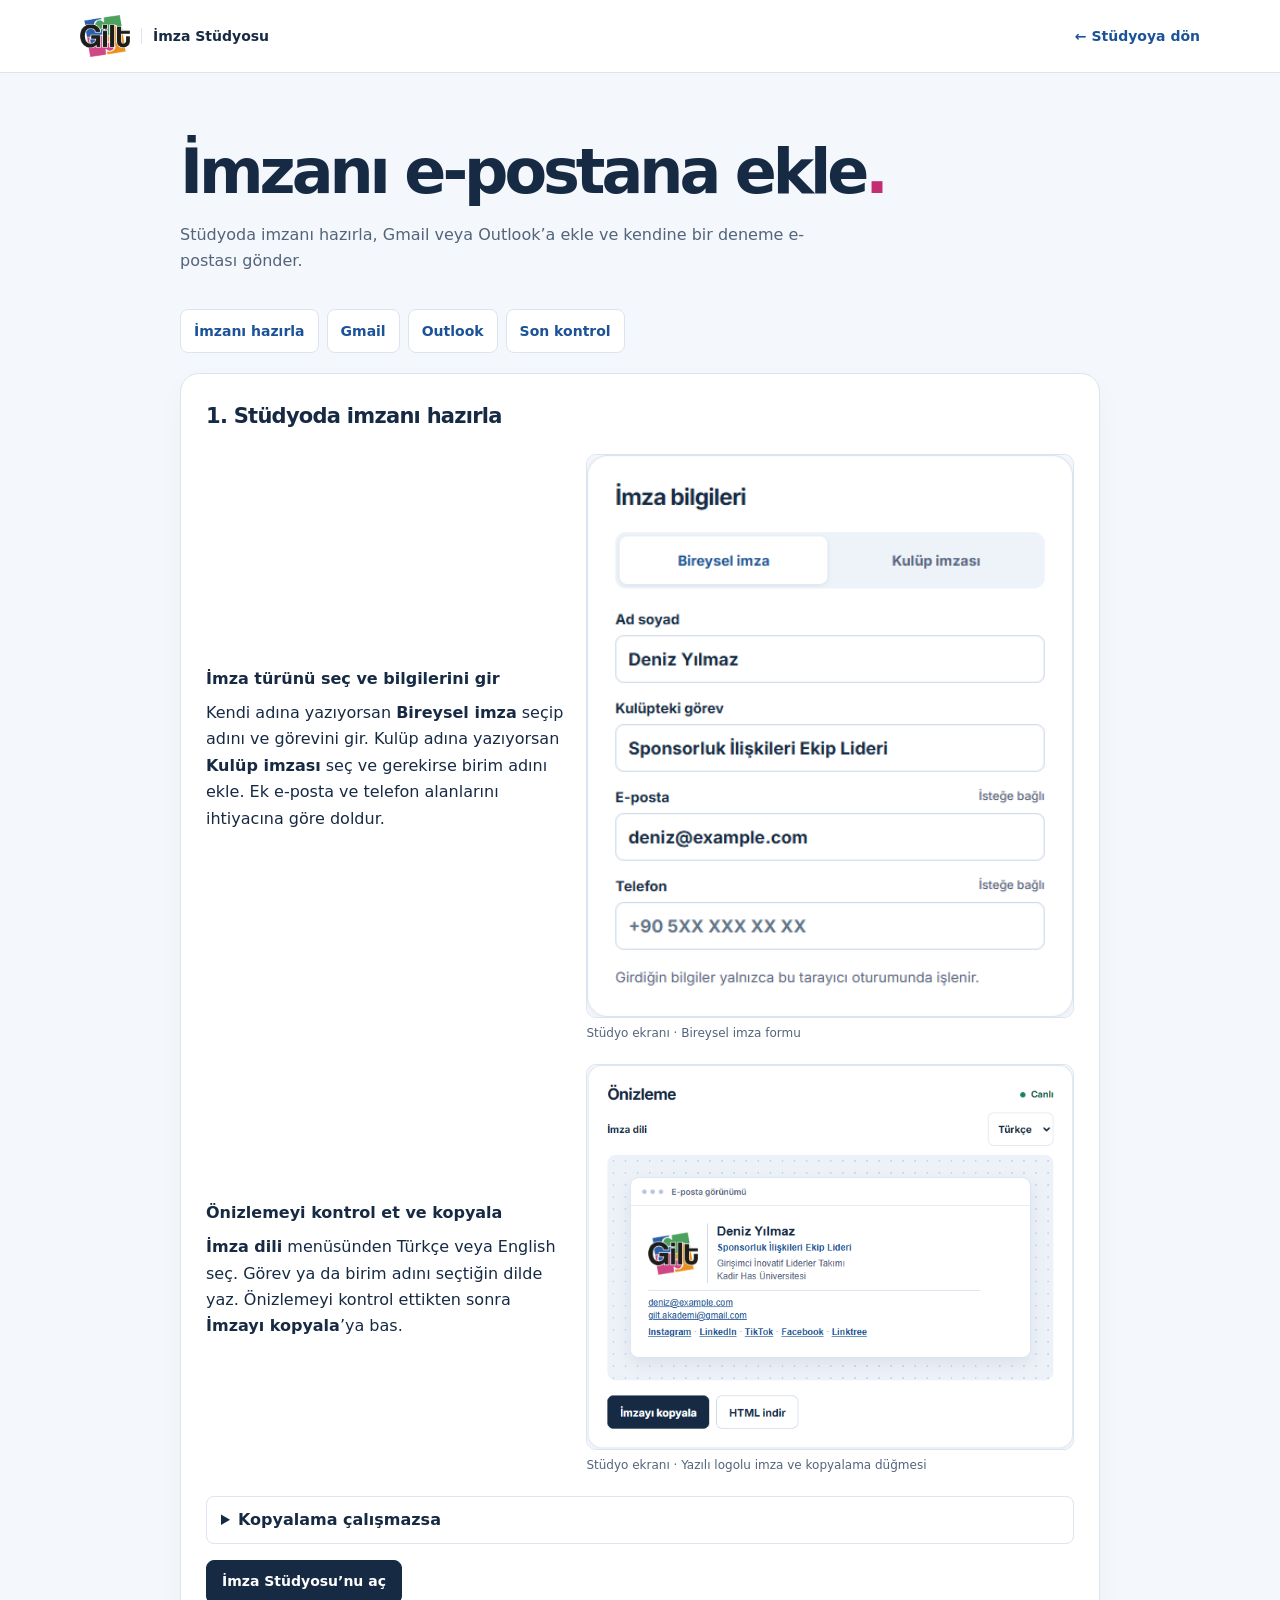
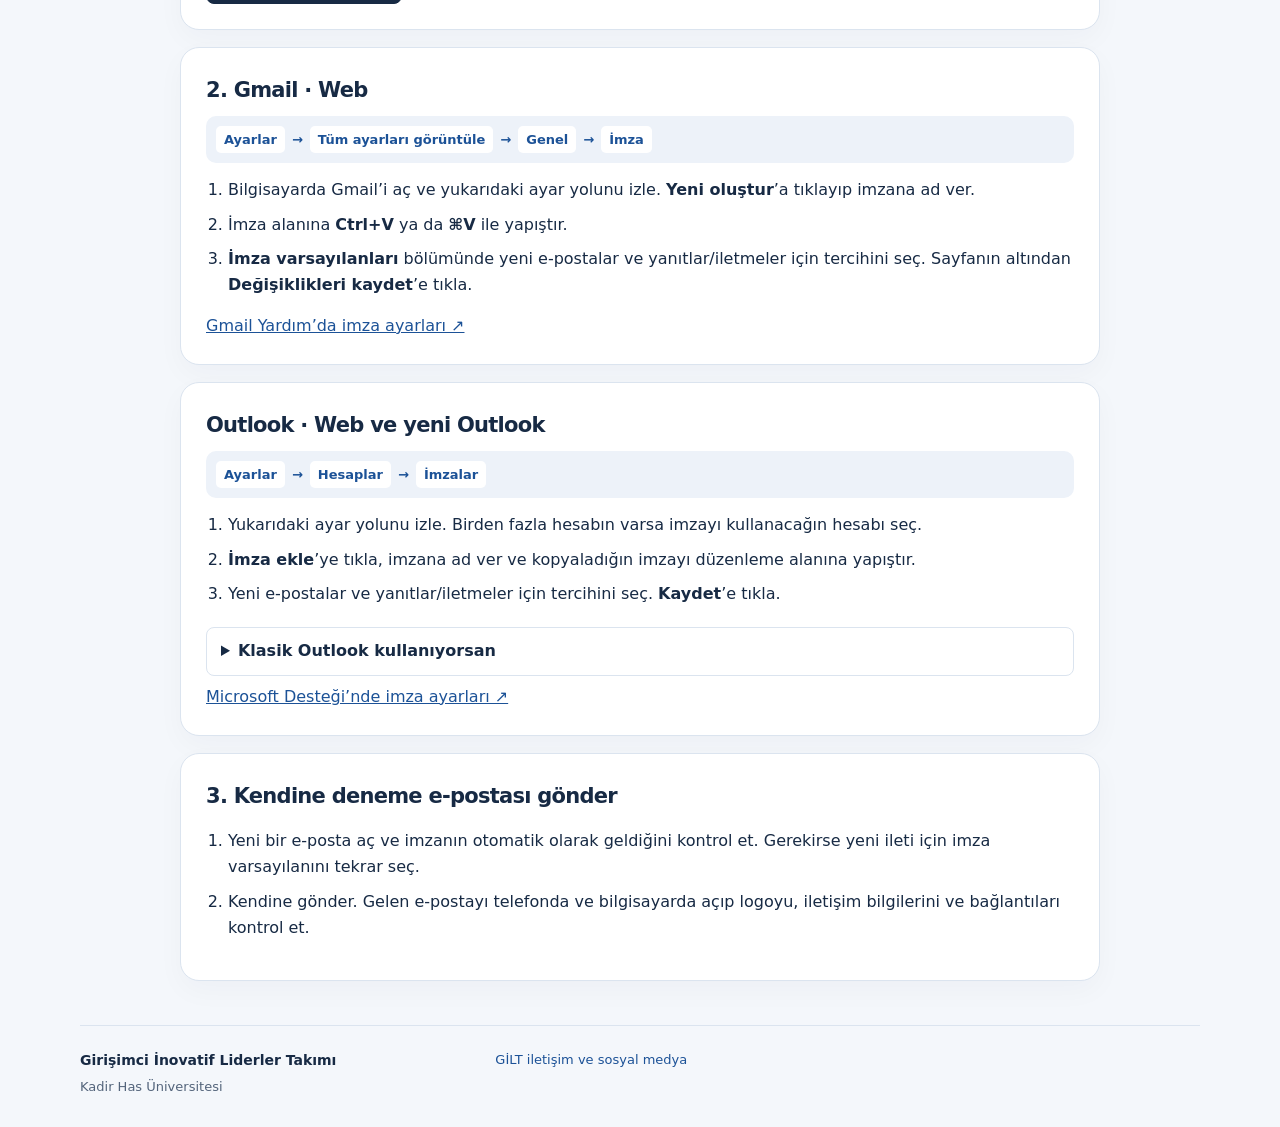
==== commit c3b2751e: "Restore default GILT signature with social links" ====
--- a/kilavuz.html
+++ b/kilavuz.html
@@ -6,7 +6,7 @@
   <meta name="description" content="GİLT imzanı oluşturmayı ve Gmail ya da Outlook’a eklemeyi ekran görüntüleriyle öğren.">
   <title>E-posta imzası kullanım kılavuzu · GİLT</title>
   <link rel="icon" href="assets/gilt-color-wordmark.png">
-  <link rel="stylesheet" href="style.css?v=7">
+  <link rel="stylesheet" href="style.css?v=8">
 </head>
 <body>
   <header class="topbar"><div class="shell topbar-inner">
@@ -22,7 +22,6 @@
       <a href="#hazirla">İmzanı hazırla</a>
       <a href="#gmail">Gmail</a>
       <a href="#outlook">Outlook</a>
-      <a href="#resmi">Resmî yazışmalar</a>
       <a href="#kontrol">Son kontrol</a>
     </nav>
     <section class="panel" id="hazirla">
@@ -41,10 +40,9 @@
         <div>
           <h3>Önizlemeyi kontrol et ve kopyala</h3>
           <p><strong>İmza dili</strong> menüsünden Türkçe veya English seç. Görev ya da birim adını seçtiğin dilde yaz. Önizlemeyi kontrol ettikten sonra <strong>İmzayı kopyala</strong>’ya bas.</p>
-          <p>Kulüp tanıtımı için sosyal hesapları eklemek istersen önizlemedeki kutuyu işaretle. Bu seçim kulübün genel e-posta adresini de imzaya ekler.</p>
         </div>
         <figure>
-          <img src="assets/kilavuz-onizleme.webp" alt="GİLT yazılı logolu önizleme. Sosyal medya kutusu boş. İmzayı kopyala ve HTML indir düğmeleri altta." width="644" height="505">
+          <img src="assets/kilavuz-onizleme.webp" alt="GİLT yazılı logosunun, örnek imzanın ve İmzayı kopyala ile HTML indir düğmelerinin göründüğü önizleme paneli." width="644" height="509">
           <figcaption>Stüdyo ekranı · Yazılı logolu imza ve kopyalama düğmesi</figcaption>
         </figure>
       </div>
@@ -78,17 +76,8 @@
       </details>
       <p><a href="https://support.microsoft.com/en-gb/outlook/mail/how-to-add-and-change-an-email-signature-in-outlook?nochrome=true">Microsoft Desteği’nde imza ayarları ↗</a></p>
     </section>
-    <section class="panel" id="resmi">
-      <h2>3. Resmî yazışmalarda imzanı kullan</h2>
-      <ul>
-        <li>Akademik ve idari yazışmaları KHAS kurumsal hesabından gönder. İmzaya e-posta yazacaksan gönderimde kullandığın kurumsal adresi gir. Sosyal medya kutusunu boş bırak.</li>
-        <li>Alıcı dış görselleri engellerse logo görünmeyebilir. Ad, görev ve iletişim bilgileri metin olarak kalır. Yalnızca metin gereken yazışmalarda imzayı e-posta düzenleyicisine <strong>Yalnızca metni koru</strong> seçeneğiyle yapıştır.</li>
-        <li>Spam klasörünü gönderen alanının kimlik doğrulaması ve itibarı, alıcı şikâyetleri ve kurumun posta filtreleri etkiler. İletin spam’e düşüyorsa test iletisinin başlıklarındaki SPF, DKIM ve DMARC sonuçlarını kurumunun BT desteğiyle kontrol et.</li>
-      </ul>
-      <p><a href="https://www.khas.edu.tr/bt/e-posta-hizmeti/">KHAS e-posta kuralları ↗</a> · <a href="https://support.google.com/a/answer/81126?hl=tr">Gmail gönderen yönergeleri ↗</a></p>
-    </section>
     <section class="panel" id="kontrol">
-      <h2>4. Kendine deneme e-postası gönder</h2>
+      <h2>3. Kendine deneme e-postası gönder</h2>
       <ol>
         <li>Yeni bir e-posta aç ve imzanın otomatik olarak geldiğini kontrol et. Gerekirse yeni ileti için imza varsayılanını tekrar seç.</li>
         <li>Kendine gönder. Gelen e-postayı telefonda ve bilgisayarda açıp logoyu, iletişim bilgilerini ve bağlantıları kontrol et.</li>
--- a/style.css
+++ b/style.css
@@ -135,7 +135,5 @@
   border: 1px solid var(--line);
   border-radius: 8px;
 }
-.social-option { display: flex; align-items: center; gap: 8px; min-height: 44px; color: var(--muted); font-size: 13px; cursor: pointer; }
-.social-option input { width: 16px; height: 16px; margin: 0; accent-color: var(--blue); flex: none; }
-.social-option + .canvas { margin-top: 4px; }
+.signature-language + .canvas { margin-top: 12px; }
 #status:empty { margin: 0; }
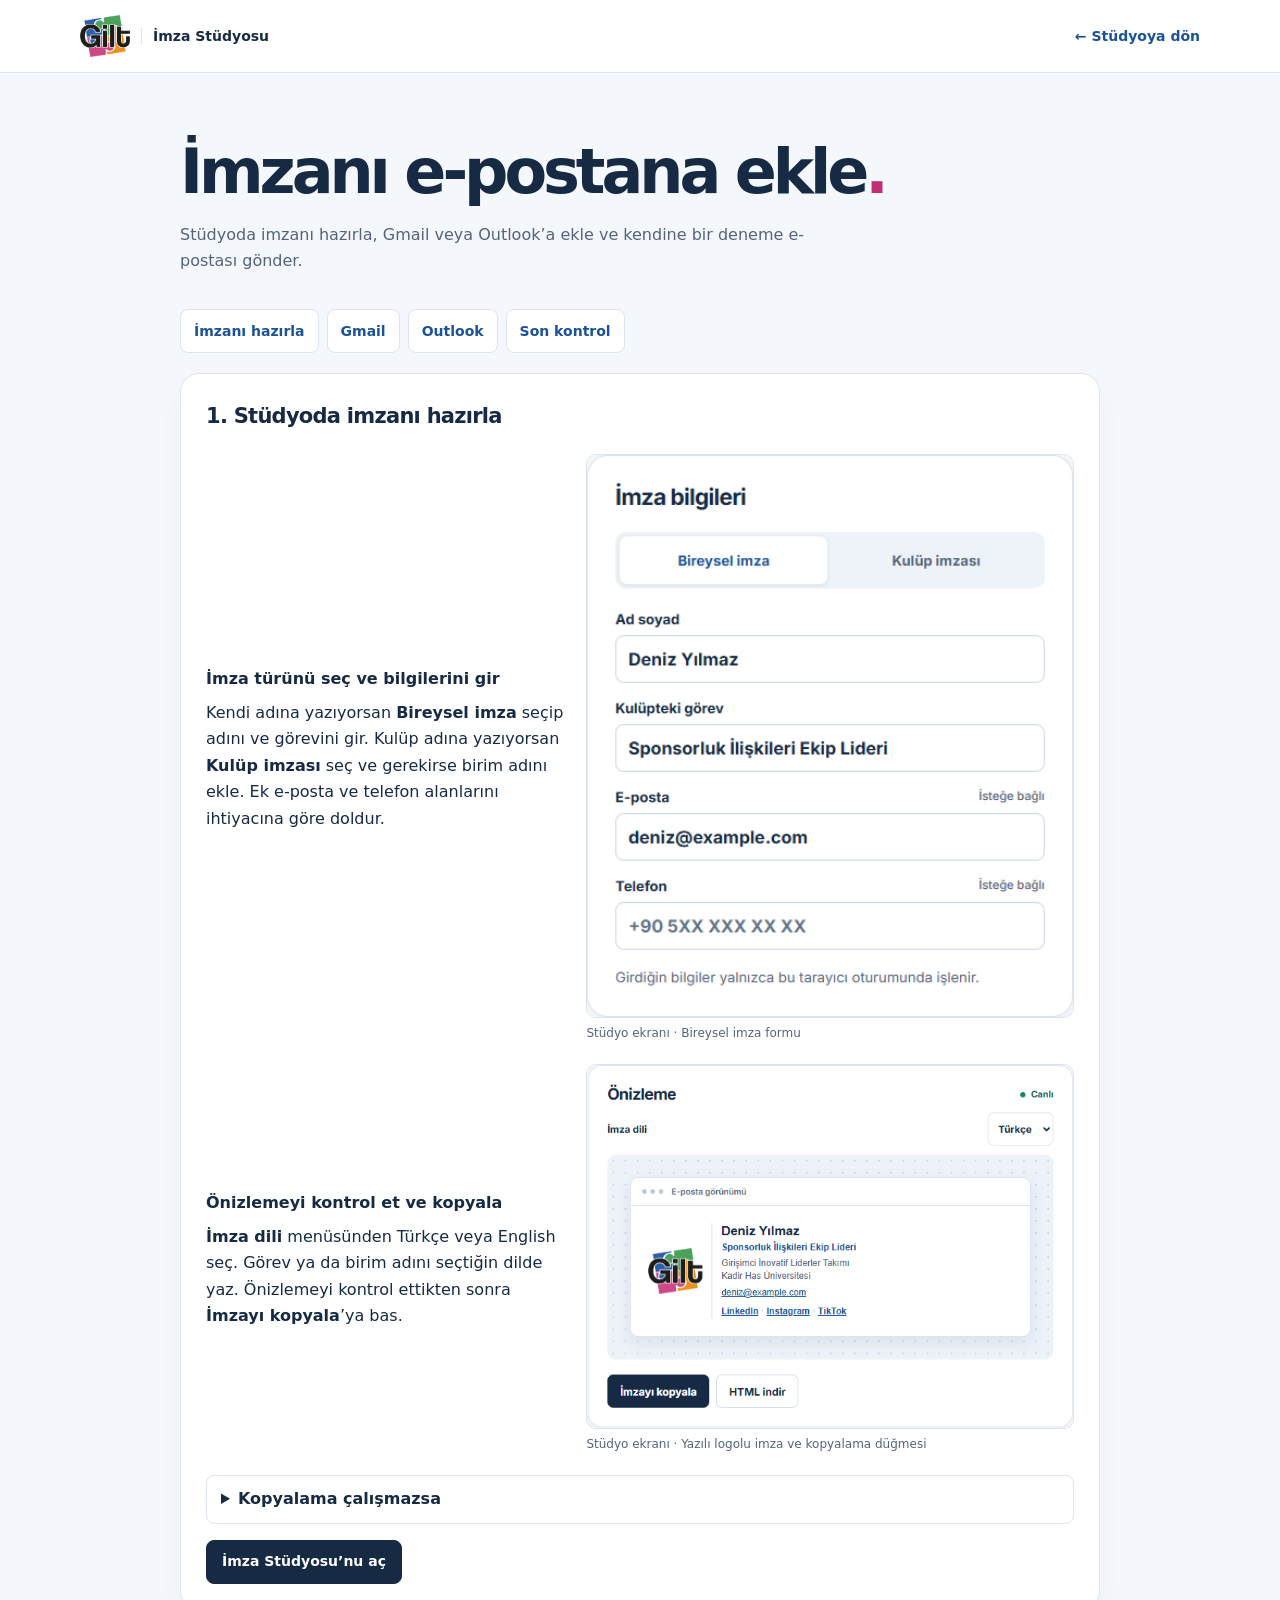
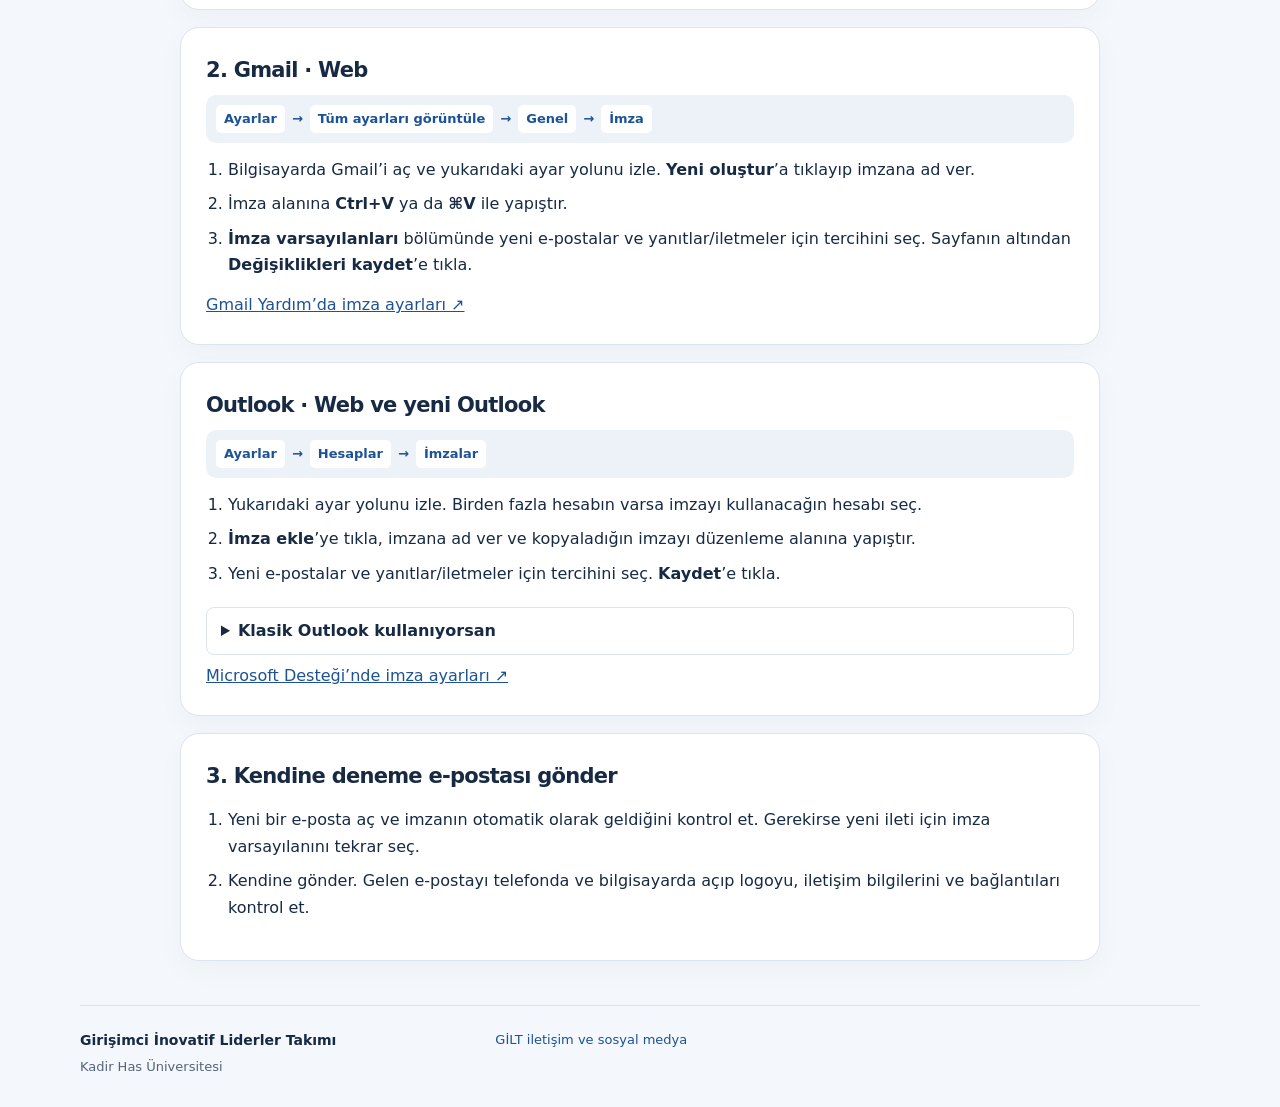
==== commit 47d9a50d: "Restore the previous signature layout and keep added contacts in the footer" ====
--- a/kilavuz.html
+++ b/kilavuz.html
@@ -42,7 +42,7 @@
           <p><strong>İmza dili</strong> menüsünden Türkçe veya English seç. Görev ya da birim adını seçtiğin dilde yaz. Önizlemeyi kontrol ettikten sonra <strong>İmzayı kopyala</strong>’ya bas.</p>
         </div>
         <figure>
-          <img src="assets/kilavuz-onizleme.webp" alt="GİLT yazılı logosunun, örnek imzanın ve İmzayı kopyala ile HTML indir düğmelerinin göründüğü önizleme paneli." width="644" height="509">
+          <img src="assets/kilavuz-onizleme.webp?v=9" alt="GİLT yazılı logosunun, örnek imzanın ve İmzayı kopyala ile HTML indir düğmelerinin göründüğü önizleme paneli." width="644" height="482">
           <figcaption>Stüdyo ekranı · Yazılı logolu imza ve kopyalama düğmesi</figcaption>
         </figure>
       </div>
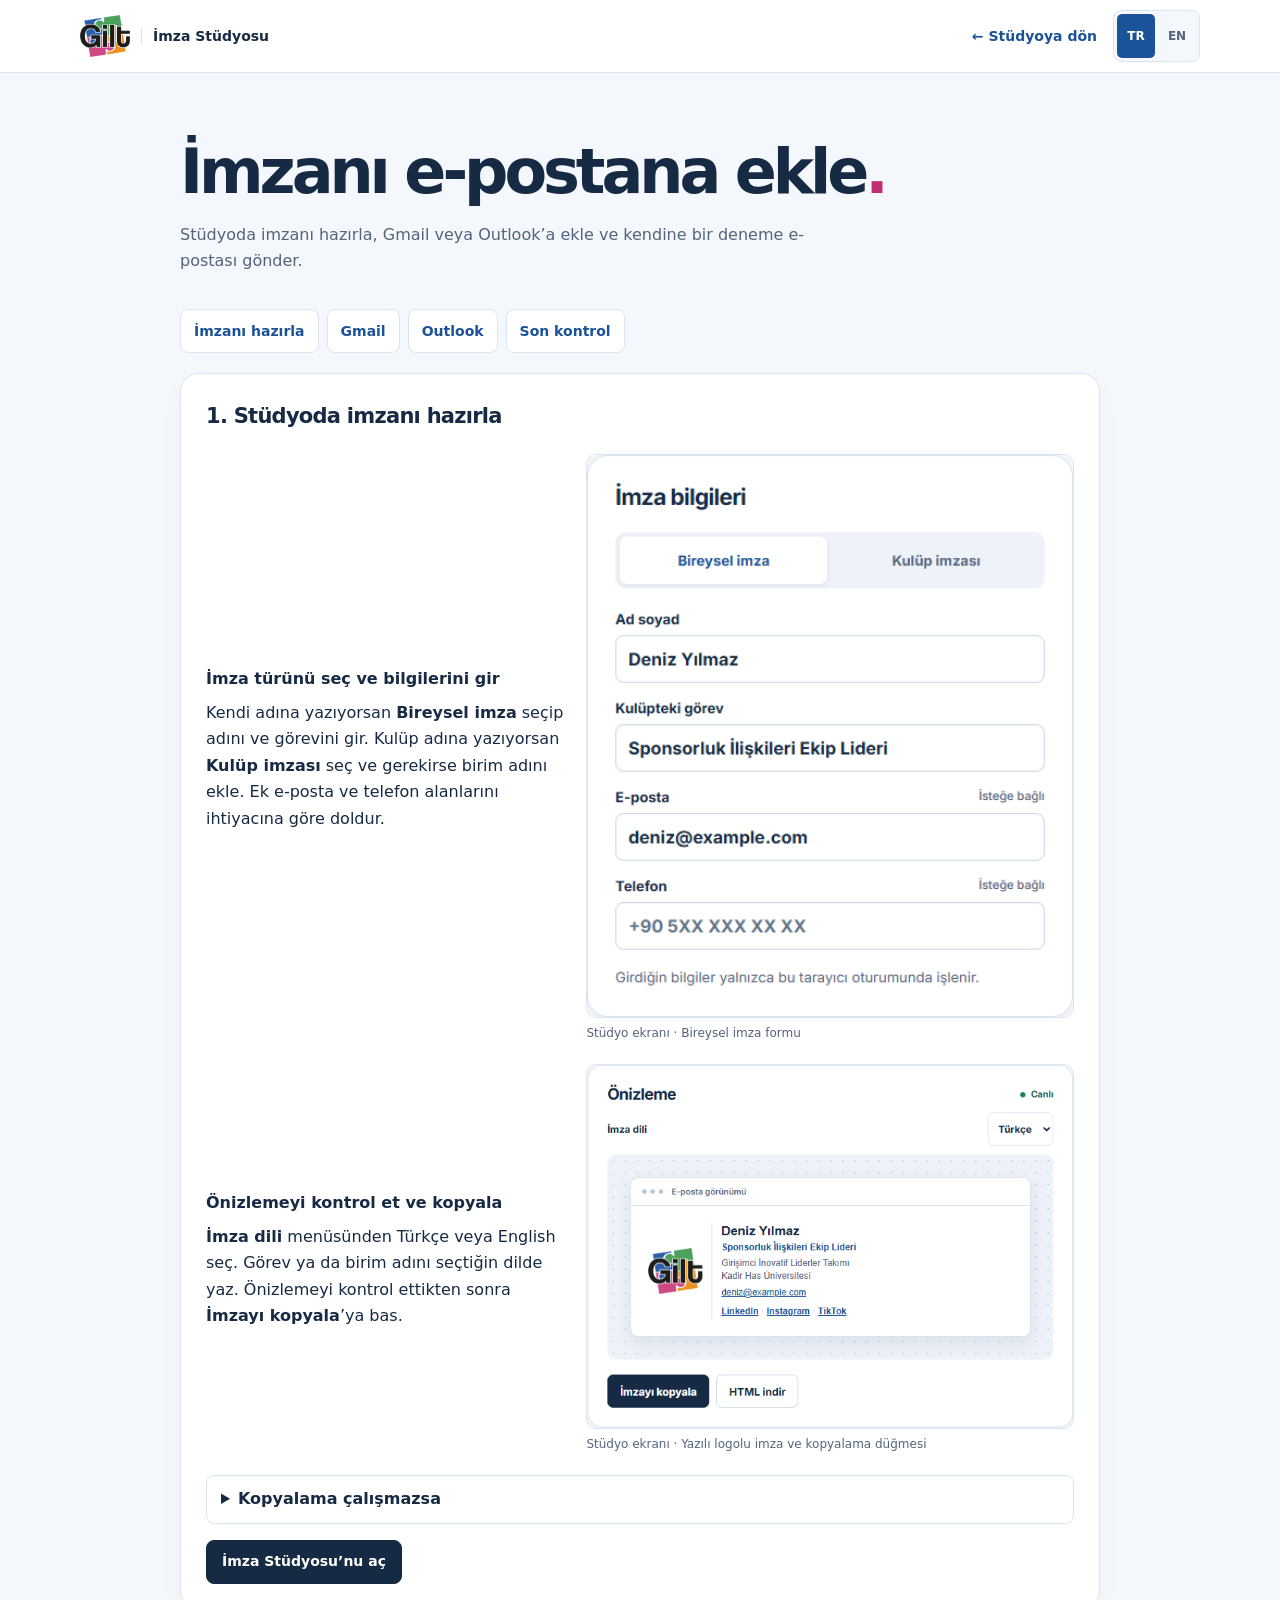
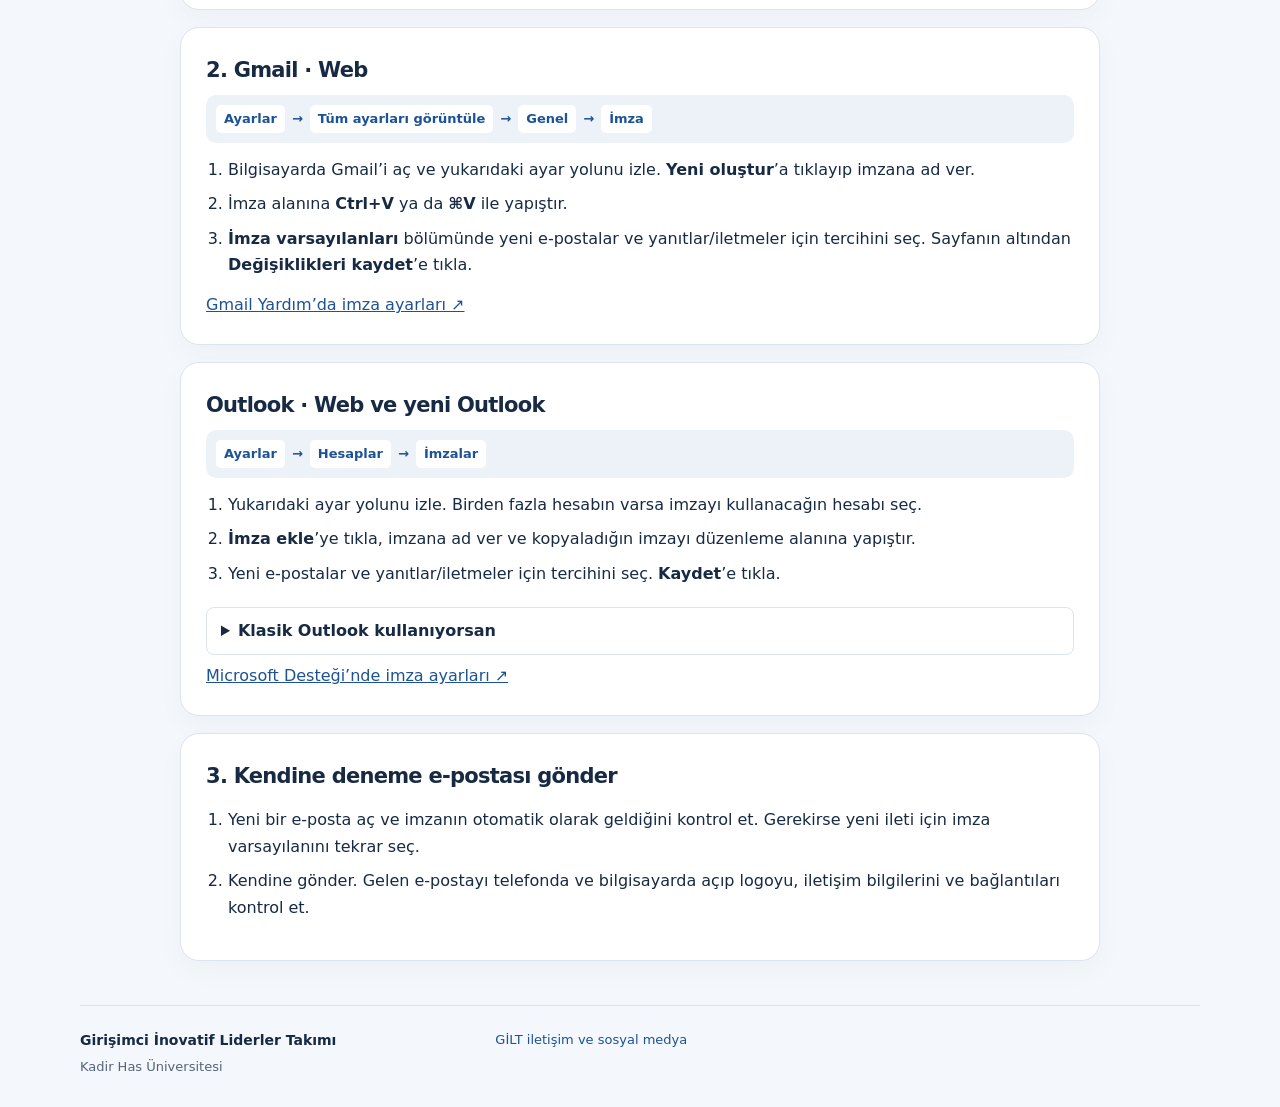
==== commit 5056c715: "Add Turkish and English interfaces to the signature studio and guide" ====
--- a/kilavuz.html
+++ b/kilavuz.html
@@ -3,90 +3,97 @@
 <head>
   <meta charset="utf-8">
   <meta name="viewport" content="width=device-width, initial-scale=1">
-  <meta name="description" content="GİLT imzanı oluşturmayı ve Gmail ya da Outlook’a eklemeyi ekran görüntüleriyle öğren.">
-  <title>E-posta imzası kullanım kılavuzu · GİLT</title>
+  <meta name="description" content="GİLT imzanı oluşturmayı ve Gmail ya da Outlook’a eklemeyi ekran görüntüleriyle öğren." data-en-content="Learn how to create your GİLT signature and add it to Gmail or Outlook, with screenshots.">
+  <title data-en="Email Signature Setup Guide · GİLT">E-posta imzası kullanım kılavuzu · GİLT</title>
   <link rel="icon" href="assets/gilt-color-wordmark.png">
-  <link rel="stylesheet" href="style.css?v=8">
+  <link rel="stylesheet" href="style.css?v=10">
+  <script src="language.js?v=10" defer></script>
 </head>
 <body>
   <header class="topbar"><div class="shell topbar-inner">
-    <a class="brand" href="./"><img src="assets/gilt-color-wordmark.png" alt="GİLT" width="50" height="43"><span>İmza Stüdyosu</span></a>
-    <a class="guide-link" href="./">← Stüdyoya dön</a>
+    <a class="brand" href="./" data-localized-link><img src="assets/gilt-color-wordmark.png" alt="GİLT" width="50" height="43"><span data-en="Signature Studio">İmza Stüdyosu</span></a>
+    <div class="header-actions">
+      <a class="guide-link" data-localized-link href="./" data-en="← Back to Studio">← Stüdyoya dön</a>
+      <div class="site-language" role="group" aria-label="Arayüz dili" data-en-aria-label="Interface language" hidden>
+        <button type="button" value="tr" lang="tr" aria-label="Türkçe" aria-pressed="true">TR</button>
+        <button type="button" value="en" lang="en" aria-label="English" aria-pressed="false">EN</button>
+      </div>
+    </div>
   </div></header>
   <main class="shell guide">
     <section class="intro">
-      <h1>İmzanı e-postana ekle<span>.</span></h1>
-      <p>Stüdyoda imzanı hazırla, Gmail veya Outlook’a ekle ve kendine bir deneme e-postası gönder.</p>
+      <h1><span data-en="Add your email signature">İmzanı e-postana ekle</span><span>.</span></h1>
+      <p data-en="Create your signature in the Studio, add it to Gmail or Outlook, and send yourself a test email.">Stüdyoda imzanı hazırla, Gmail veya Outlook’a ekle ve kendine bir deneme e-postası gönder.</p>
     </section>
-    <nav class="guide-nav" aria-label="Kılavuz bölümleri">
-      <a href="#hazirla">İmzanı hazırla</a>
+    <nav class="guide-nav" aria-label="Kılavuz bölümleri" data-en-aria-label="Guide sections">
+      <a href="#hazirla" data-en="Create your signature">İmzanı hazırla</a>
       <a href="#gmail">Gmail</a>
       <a href="#outlook">Outlook</a>
-      <a href="#kontrol">Son kontrol</a>
+      <a href="#kontrol" data-en="Final check">Son kontrol</a>
     </nav>
     <section class="panel" id="hazirla">
-      <h2>1. Stüdyoda imzanı hazırla</h2>
+      <h2 data-en="1. Create your signature in the Studio">1. Stüdyoda imzanı hazırla</h2>
       <div class="guide-step">
         <div>
-          <h3>İmza türünü seç ve bilgilerini gir</h3>
-          <p>Kendi adına yazıyorsan <strong>Bireysel imza</strong> seçip adını ve görevini gir. Kulüp adına yazıyorsan <strong>Kulüp imzası</strong> seç ve gerekirse birim adını ekle. Ek e-posta ve telefon alanlarını ihtiyacına göre doldur.</p>
+          <h3 data-en="Choose a signature type and enter your details">İmza türünü seç ve bilgilerini gir</h3>
+          <p data-en-html="Choose &lt;strong&gt;Personal signature&lt;/strong&gt; when writing as yourself, then enter your name and role. Choose &lt;strong&gt;Club signature&lt;/strong&gt; when writing on behalf of the club and add your team if needed. Email and phone are optional.">Kendi adına yazıyorsan <strong>Bireysel imza</strong> seçip adını ve görevini gir. Kulüp adına yazıyorsan <strong>Kulüp imzası</strong> seç ve gerekirse birim adını ekle. Ek e-posta ve telefon alanlarını ihtiyacına göre doldur.</p>
         </div>
         <figure>
-          <img src="assets/kilavuz-form.webp" alt="Stüdyoda Bireysel imza seçili. Ad soyad ve kulüpteki görev alanları örnek bilgilerle doldurulmuş." width="447" height="518">
-          <figcaption>Stüdyo ekranı · Bireysel imza formu</figcaption>
+          <img src="assets/kilavuz-form.webp" alt="Stüdyoda Bireysel imza seçili. Ad soyad ve kulüpteki görev alanları örnek bilgilerle doldurulmuş." width="447" height="518" data-en-alt="The Studio with Personal signature selected and the name and role filled in with sample details." data-en-src="assets/guide-form-en.webp">
+          <figcaption data-en="Studio screenshot · Personal signature form">Stüdyo ekranı · Bireysel imza formu</figcaption>
         </figure>
       </div>
       <div class="guide-step">
         <div>
-          <h3>Önizlemeyi kontrol et ve kopyala</h3>
-          <p><strong>İmza dili</strong> menüsünden Türkçe veya English seç. Görev ya da birim adını seçtiğin dilde yaz. Önizlemeyi kontrol ettikten sonra <strong>İmzayı kopyala</strong>’ya bas.</p>
+          <h3 data-en="Review and copy your signature">Önizlemeyi kontrol et ve kopyala</h3>
+          <p data-en-html="Choose Turkish or English under &lt;strong&gt;Signature language&lt;/strong&gt;. Enter your role or team name in that language. Review the preview, then click &lt;strong&gt;Copy signature&lt;/strong&gt;."><strong>İmza dili</strong> menüsünden Türkçe veya English seç. Görev ya da birim adını seçtiğin dilde yaz. Önizlemeyi kontrol ettikten sonra <strong>İmzayı kopyala</strong>’ya bas.</p>
         </div>
         <figure>
-          <img src="assets/kilavuz-onizleme.webp?v=9" alt="GİLT yazılı logosunun, örnek imzanın ve İmzayı kopyala ile HTML indir düğmelerinin göründüğü önizleme paneli." width="644" height="482">
-          <figcaption>Stüdyo ekranı · Yazılı logolu imza ve kopyalama düğmesi</figcaption>
+          <img src="assets/kilavuz-onizleme.webp?v=9" alt="GİLT yazılı logosunun, örnek imzanın ve İmzayı kopyala ile HTML indir düğmelerinin göründüğü önizleme paneli." width="644" height="482" data-en-alt="The preview panel with a sample signature, the GİLT wordmark, and the Copy signature and Download HTML buttons." data-en-src="assets/guide-preview-en.webp">
+          <figcaption data-en="Studio screenshot · Signature preview and copy button">Stüdyo ekranı · Yazılı logolu imza ve kopyalama düğmesi</figcaption>
         </figure>
       </div>
       <details>
-        <summary>Kopyalama çalışmazsa</summary>
-        <p><strong>HTML indir</strong>’e bas. Dosyayı tarayıcıda aç ve görüntülenen imzayı seçip kopyala. Ardından e-posta ayarındaki imza alanına normal yapıştırma komutuyla ekle.</p>
+        <summary data-en="If copying does not work">Kopyalama çalışmazsa</summary>
+        <p data-en-html="Click &lt;strong&gt;Download HTML&lt;/strong&gt;. Open the file in your browser, select the signature you see, and copy it. Paste it into the signature field in your email settings using the regular paste command."><strong>HTML indir</strong>’e bas. Dosyayı tarayıcıda aç ve görüntülenen imzayı seçip kopyala. Ardından e-posta ayarındaki imza alanına normal yapıştırma komutuyla ekle.</p>
       </details>
-      <a class="primary studio-link" href="./">İmza Stüdyosu’nu aç</a>
+      <a class="primary studio-link" href="./" data-localized-link data-en="Open Signature Studio">İmza Stüdyosu’nu aç</a>
     </section>
     <section class="panel" id="gmail">
       <h2>2. Gmail · Web</h2>
-      <p class="settings-path"><span>Ayarlar</span><span aria-hidden="true">→</span><span>Tüm ayarları görüntüle</span><span aria-hidden="true">→</span><span>Genel</span><span aria-hidden="true">→</span><span>İmza</span></p>
+      <p class="settings-path"><span data-en="Settings">Ayarlar</span><span aria-hidden="true">→</span><span data-en="See all settings">Tüm ayarları görüntüle</span><span aria-hidden="true">→</span><span data-en="General">Genel</span><span aria-hidden="true">→</span><span data-en="Signature">İmza</span></p>
       <ol>
-        <li>Bilgisayarda Gmail’i aç ve yukarıdaki ayar yolunu izle. <strong>Yeni oluştur</strong>’a tıklayıp imzana ad ver.</li>
-        <li>İmza alanına <strong>Ctrl+V</strong> ya da <strong>⌘V</strong> ile yapıştır.</li>
-        <li><strong>İmza varsayılanları</strong> bölümünde yeni e-postalar ve yanıtlar/iletmeler için tercihini seç. Sayfanın altından <strong>Değişiklikleri kaydet</strong>’e tıkla.</li>
+        <li data-en-html="Open Gmail on a computer and follow the settings path above. Click &lt;strong&gt;Create new&lt;/strong&gt; and name your signature.">Bilgisayarda Gmail’i aç ve yukarıdaki ayar yolunu izle. <strong>Yeni oluştur</strong>’a tıklayıp imzana ad ver.</li>
+        <li data-en-html="Paste into the signature field with &lt;strong&gt;Ctrl+V&lt;/strong&gt; or &lt;strong&gt;⌘V&lt;/strong&gt;.">İmza alanına <strong>Ctrl+V</strong> ya da <strong>⌘V</strong> ile yapıştır.</li>
+        <li data-en-html="Under &lt;strong&gt;Signature defaults&lt;/strong&gt;, choose a signature for new emails and for replies and forwards. Click &lt;strong&gt;Save Changes&lt;/strong&gt; at the bottom of the page."><strong>İmza varsayılanları</strong> bölümünde yeni e-postalar ve yanıtlar/iletmeler için tercihini seç. Sayfanın altından <strong>Değişiklikleri kaydet</strong>’e tıkla.</li>
       </ol>
-      <p><a href="https://support.google.com/mail/answer/8395?hl=tr">Gmail Yardım’da imza ayarları ↗</a></p>
+      <p><a href="https://support.google.com/mail/answer/8395?hl=tr" data-en="Signature settings in Gmail Help ↗" data-en-href="https://support.google.com/mail/answer/8395?hl=en">Gmail Yardım’da imza ayarları ↗</a></p>
     </section>
     <section class="panel" id="outlook">
-      <h2>Outlook · Web ve yeni Outlook</h2>
-      <p class="settings-path"><span>Ayarlar</span><span aria-hidden="true">→</span><span>Hesaplar</span><span aria-hidden="true">→</span><span>İmzalar</span></p>
+      <h2 data-en="Outlook · Web and new Outlook">Outlook · Web ve yeni Outlook</h2>
+      <p class="settings-path"><span data-en="Settings">Ayarlar</span><span aria-hidden="true">→</span><span data-en="Accounts">Hesaplar</span><span aria-hidden="true">→</span><span data-en="Signatures">İmzalar</span></p>
       <ol>
-        <li>Yukarıdaki ayar yolunu izle. Birden fazla hesabın varsa imzayı kullanacağın hesabı seç.</li>
-        <li><strong>İmza ekle</strong>’ye tıkla, imzana ad ver ve kopyaladığın imzayı düzenleme alanına yapıştır.</li>
-        <li>Yeni e-postalar ve yanıtlar/iletmeler için tercihini seç. <strong>Kaydet</strong>’e tıkla.</li>
+        <li data-en-html="Follow the settings path above. If you have multiple accounts, choose the one that will use this signature.">Yukarıdaki ayar yolunu izle. Birden fazla hesabın varsa imzayı kullanacağın hesabı seç.</li>
+        <li data-en-html="Click &lt;strong&gt;Add signature&lt;/strong&gt;, give it a name, and paste your copied signature into the editor."><strong>İmza ekle</strong>’ye tıkla, imzana ad ver ve kopyaladığın imzayı düzenleme alanına yapıştır.</li>
+        <li data-en-html="Choose whether to use it for new emails, replies, and forwards. Click &lt;strong&gt;Save&lt;/strong&gt;.">Yeni e-postalar ve yanıtlar/iletmeler için tercihini seç. <strong>Kaydet</strong>’e tıkla.</li>
       </ol>
       <details>
-        <summary>Klasik Outlook kullanıyorsan</summary>
-        <p>Yeni bir ileti aç. <strong>İleti → İmza → İmzalar</strong> yoluyla imzanı oluştur. Yapıştırdıktan sonra varsayılanlarını ayarla ve <strong>Tamam</strong>’a tıkla.</p>
+        <summary data-en="If you use classic Outlook">Klasik Outlook kullanıyorsan</summary>
+        <p data-en-html="Start a new message. Open &lt;strong&gt;Message → Signature → Signatures&lt;/strong&gt; and create a signature. Paste it, set your defaults, and click &lt;strong&gt;OK&lt;/strong&gt;.">Yeni bir ileti aç. <strong>İleti → İmza → İmzalar</strong> yoluyla imzanı oluştur. Yapıştırdıktan sonra varsayılanlarını ayarla ve <strong>Tamam</strong>’a tıkla.</p>
       </details>
-      <p><a href="https://support.microsoft.com/en-gb/outlook/mail/how-to-add-and-change-an-email-signature-in-outlook?nochrome=true">Microsoft Desteği’nde imza ayarları ↗</a></p>
+      <p><a href="https://support.microsoft.com/en-gb/outlook/mail/how-to-add-and-change-an-email-signature-in-outlook?nochrome=true" data-en="Signature settings in Microsoft Support ↗">Microsoft Desteği’nde imza ayarları ↗</a></p>
     </section>
     <section class="panel" id="kontrol">
-      <h2>3. Kendine deneme e-postası gönder</h2>
+      <h2 data-en="3. Send yourself a test email">3. Kendine deneme e-postası gönder</h2>
       <ol>
-        <li>Yeni bir e-posta aç ve imzanın otomatik olarak geldiğini kontrol et. Gerekirse yeni ileti için imza varsayılanını tekrar seç.</li>
-        <li>Kendine gönder. Gelen e-postayı telefonda ve bilgisayarda açıp logoyu, iletişim bilgilerini ve bağlantıları kontrol et.</li>
+        <li data-en="Start a new message and check that your signature appears. If needed, select it again as the default for new messages.">Yeni bir e-posta aç ve imzanın otomatik olarak geldiğini kontrol et. Gerekirse yeni ileti için imza varsayılanını tekrar seç.</li>
+        <li data-en="Send it to yourself. Open it on your phone and computer to check the logo, contact details, and links.">Kendine gönder. Gelen e-postayı telefonda ve bilgisayarda açıp logoyu, iletişim bilgilerini ve bağlantıları kontrol et.</li>
       </ol>
     </section>
   </main>
   <footer class="shell footer">
-    <div class="footer-identity"><strong>Girişimci İnovatif Liderler Takımı</strong><span>Kadir Has Üniversitesi</span></div>
-    <a href="./#iletisim">GİLT iletişim ve sosyal medya</a>
+    <div class="footer-identity"><strong data-en="Entrepreneurial and Innovative Leaders Team">Girişimci İnovatif Liderler Takımı</strong><span data-en="Kadir Has University">Kadir Has Üniversitesi</span></div>
+    <a href="./#iletisim" data-localized-link data-en="GİLT contact details and social media">GİLT iletişim ve sosyal medya</a>
   </footer>
 </body>
 </html>
--- a/style.css
+++ b/style.css
@@ -24,9 +24,13 @@
 .brand span { border-left: 1px solid var(--line); padding-left: 11px; font-size: 14px; font-weight: 650; }
 .guide-link { display: inline-flex; align-items: center; min-height: 44px; font-size: 14px; font-weight: 650; text-decoration: none; }
 .guide-link:hover, .footer a:hover { text-decoration: underline; }
+.header-actions { display: flex; align-items: center; gap: 16px; }
+.site-language { display: flex; gap: 3px; padding: 3px; background: var(--surface); border: 1px solid var(--line); border-radius: 8px; }
+.site-language button { min-width: 38px; min-height: 44px; padding: 4px 7px; border: 0; border-radius: 5px; background: transparent; color: var(--muted); font-size: 12px; font-weight: 650; }
+.site-language button[aria-pressed="true"] { background: var(--blue); color: #fff; }
 .intro { padding: 66px 0 34px; }
 h1 { font-size: clamp(36px, 6vw, 62px); line-height: 1.05; letter-spacing: -.065em; margin: 0; }
-h1 span { color: #c22e72; }
+h1 span:last-child { color: #c22e72; }
 .intro p { color: var(--muted); margin: 18px 0 0; line-height: 1.65; max-width: 62ch; }
 .workspace { display: grid; grid-template-columns: minmax(0, .82fr) minmax(0, 1.18fr); gap: 22px; align-items: start; }
 .panel { border: 1px solid var(--line); background: #fff; border-radius: 19px; padding: 25px; box-shadow: 0 10px 28px #172a4408; min-width: 0; }
@@ -95,6 +99,8 @@
 }
 @media (max-width: 600px) {
   .guide-step, .footer { grid-template-columns: 1fr; }
+  .topbar-inner { flex-wrap: wrap; column-gap: 10px; row-gap: 3px; padding-block: 6px; }
+  .header-actions { flex: 1; justify-content: flex-end; gap: 9px; }
 }
 @media (max-width: 460px) {
   .shell { width: calc(100% - 28px); }
